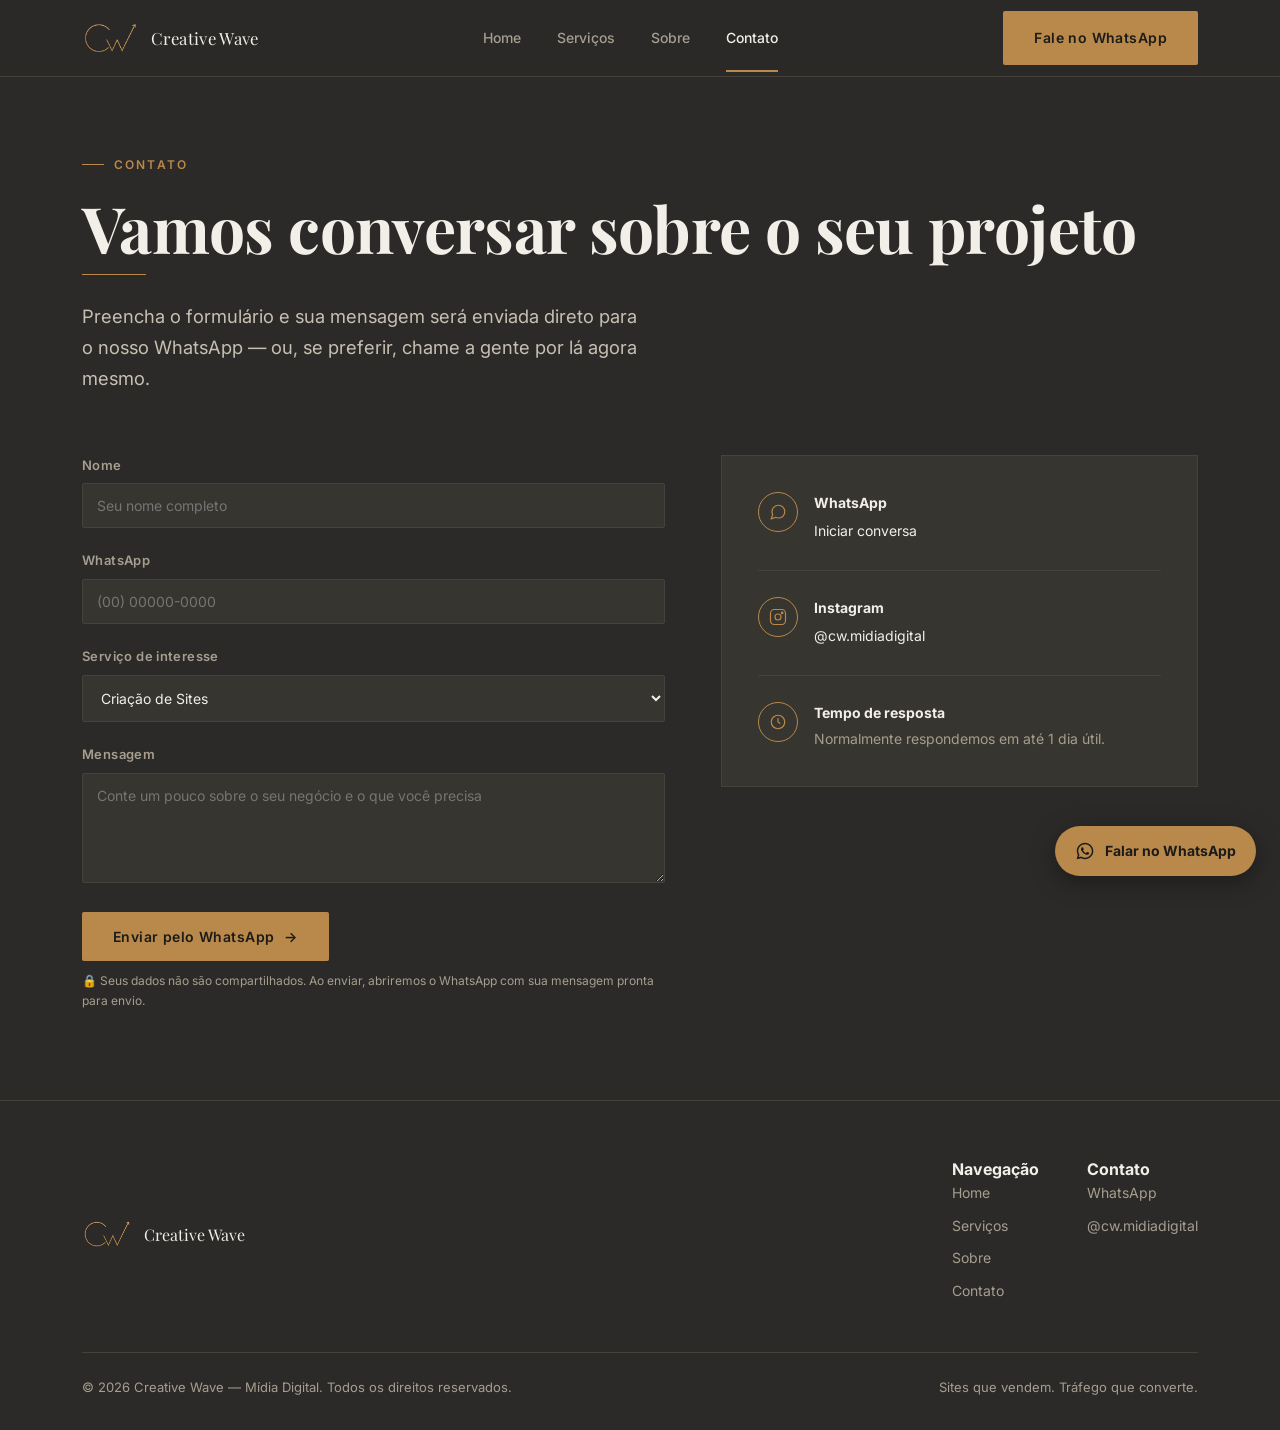
==== contato.html @ b743b79c "Update contato.html" ====
<!DOCTYPE html>
<html lang="pt-BR">
<head>
<meta charset="UTF-8">
<meta name="viewport" content="width=device-width, initial-scale=1.0">
<title>Contato — Creative Wave</title>
<meta name="description" content="Fale com a Creative Wave e comece seu projeto de branding, site ou tráfego pago.">
<link rel="icon" href="assets/favicon.png">
<link rel="preconnect" href="https://fonts.googleapis.com">
<link href="https://fonts.googleapis.com/css2?family=Playfair+Display:wght@600;700&family=Inter:wght@400;500;600;700&display=swap" rel="stylesheet">
<link rel="stylesheet" href="styles.css">
<!-- Meta Pixel Code -->
<script>
!function(f,b,e,v,n,t,s)
{if(f.fbq)return;n=f.fbq=function(){n.callMethod?
n.callMethod.apply(n,arguments):n.queue.push(arguments)};
if(!f._fbq)f._fbq=n;n.push=n;n.loaded=!0;n.version='2.0';
n.queue=[];t=b.createElement(e);t.async=!0;
t.src=v;s=b.getElementsByTagName(e)[0];
s.parentNode.insertBefore(t,s)}(window, document,'script',
'https://connect.facebook.net/en_US/fbevents.js');
fbq('init', '1407680314600232');
fbq('track', 'PageView');
</script>
<noscript><img height="1" width="1" style="display:none"
src="https://www.facebook.com/tr?id=1407680314600232&ev=PageView&noscript=1"
/></noscript>
<!-- End Meta Pixel Code -->
</head>
<body>

<nav class="nav">
  <div class="wrap">
    <a href="index.html" class="nav-logo">
      <img src="assets/logo-transparent.png" alt="Creative Wave">
      <span>Creative Wave</span>
    </a>
    <ul class="nav-links">
      <li><a href="index.html">Home</a></li>
      <li><a href="servicos.html">Serviços</a></li>
      <li><a href="sobre.html">Sobre</a></li>
      <li><a href="contato.html" class="active">Contato</a></li>
    </ul>
    <div class="nav-cta">
      <a href="https://wa.me/message/3SI7TIXU5ECCD1?text=Ol%C3%A1!%20Vim%20pelo%20site%20da%20Creative%20Wave%20e%20quero%20saber%20mais." target="_blank" class="btn btn-primary">
        <span class="btn-label">Fale no WhatsApp</span>
      </a>
      <button class="nav-toggle" aria-label="Abrir menu" aria-expanded="false">☰</button>
    </div>
  </div>
</nav>

<header class="page-header">
  <div class="wrap">
    <div class="eyebrow">Contato</div>
    <h1>Vamos conversar sobre o seu projeto</h1>
    <hr class="divider">
    <p class="lead" style="max-width:560px">Preencha o formulário e sua mensagem será enviada direto para o nosso WhatsApp — ou, se preferir, chame a gente por lá agora mesmo.</p>
  </div>
</header>

<section style="padding-top:20px">
  <div class="wrap">
    <div class="contact-grid">
      <form id="contact-form" novalidate>
        <div class="field">
          <label for="name">Nome</label>
          <input type="text" id="name" name="name" placeholder="Seu nome completo" required>
        </div>
        <div class="field">
          <label for="phone">WhatsApp</label>
          <input type="tel" id="phone" name="phone" placeholder="(00) 00000-0000" required>
        </div>
        <div class="field">
          <label for="service">Serviço de interesse</label>
          <select id="service" name="service">
            <option value="Criação de Sites">Criação de Sites</option>
            <option value="Gestão de Tráfego">Gestão de Tráfego Frio</option>
            <option value="Branding e Identidade Visual">Branding e Identidade Visual</option>
            <option value="Mais de um serviço">Mais de um serviço</option>
            <option value="Ainda não sei">Ainda não sei</option>
          </select>
        </div>
        <div class="field">
          <label for="message">Mensagem</label>
          <textarea id="message" name="message" placeholder="Conte um pouco sobre o seu negócio e o que você precisa" required></textarea>
        </div>
        <button type="submit" class="btn btn-primary">Enviar pelo WhatsApp <span class="btn-arrow">→</span></button>
        <p class="form-note" id="form-status">🔒 Seus dados não são compartilhados. Ao enviar, abriremos o WhatsApp com sua mensagem pronta para envio.</p>
      </form>

      <div class="contact-info-card">
        <div class="info-row">
          <div class="icon" style="border:1px solid var(--gold); border-radius:50%; display:flex; align-items:center; justify-content:center;">
            <svg width="18" height="18" viewBox="0 0 24 24" fill="none" stroke="#B8894A" stroke-width="1.6"><path d="M21 11.5a8.38 8.38 0 01-.9 3.8 8.5 8.5 0 01-7.6 4.7 8.38 8.38 0 01-3.8-.9L3 21l1.9-5.7a8.38 8.38 0 01-.9-3.8 8.5 8.5 0 014.7-7.6 8.38 8.38 0 013.8-.9h.5a8.48 8.48 0 018 8v.5z"/></svg>
          </div>
          <div>
            <h4>WhatsApp</h4>
            <a href="https://wa.me/message/3SI7TIXU5ECCD1?text=Ol%C3%A1!%20Vim%20pelo%20site%20da%20Creative%20Wave%20e%20quero%20saber%20mais." target="_blank">Iniciar conversa</a>
          </div>
        </div>
        <div class="info-row">
          <div class="icon" style="border:1px solid var(--gold); border-radius:50%; display:flex; align-items:center; justify-content:center;">
            <svg width="18" height="18" viewBox="0 0 24 24" fill="none" stroke="#B8894A" stroke-width="1.6"><rect x="2" y="2" width="20" height="20" rx="5"/><circle cx="12" cy="12" r="4"/><circle cx="17.5" cy="6.5" r="1" fill="#B8894A"/></svg>
          </div>
          <div>
            <h4>Instagram</h4>
            <a href="https://instagram.com/cw.midiadigital" target="_blank">@cw.midiadigital</a>
          </div>
        </div>
        <div class="info-row">
          <div class="icon" style="border:1px solid var(--gold); border-radius:50%; display:flex; align-items:center; justify-content:center;">
            <svg width="18" height="18" viewBox="0 0 24 24" fill="none" stroke="#B8894A" stroke-width="1.6"><circle cx="12" cy="12" r="9"/><path d="M12 7v5l3 2"/></svg>
          </div>
          <div>
            <h4>Tempo de resposta</h4>
            <p>Normalmente respondemos em até 1 dia útil.</p>
          </div>
        </div>
      </div>
    </div>
  </div>
</section>

<footer>
  <div class="wrap">
    <div class="footer-top">
      <div class="footer-brand">
        <img src="assets/logo-transparent.png" alt="Creative Wave">
        <span>Creative Wave</span>
      </div>
      <div class="footer-links">
        <div class="footer-col">
          <h4>Navegação</h4>
          <a href="index.html">Home</a>
          <a href="servicos.html">Serviços</a>
          <a href="sobre.html">Sobre</a>
          <a href="contato.html">Contato</a>
        </div>
        <div class="footer-col">
          <h4>Contato</h4>
          <a href="https://wa.me/message/3SI7TIXU5ECCD1?text=Ol%C3%A1!%20Vim%20pelo%20site%20da%20Creative%20Wave%20e%20quero%20saber%20mais." target="_blank">WhatsApp</a>
          <a href="https://instagram.com/cw.midiadigital" target="_blank">@cw.midiadigital</a>
        </div>
      </div>
    </div>
    <div class="footer-bottom">
      <span>© 2026 Creative Wave — Mídia Digital. Todos os direitos reservados.</span>
      <span>Sites que vendem. Tráfego que converte.</span>
    </div>
  </div>
</footer>

<a href="https://wa.me/message/3SI7TIXU5ECCD1?text=Ol%C3%A1!%20Vim%20pelo%20site%20da%20Creative%20Wave%20e%20quero%20saber%20mais." target="_blank" class="wa-float" aria-label="Falar no WhatsApp">
  <svg width="20" height="20" viewBox="0 0 24 24" fill="currentColor"><path d="M12.04 2C6.58 2 2.13 6.45 2.13 11.91c0 1.75.46 3.39 1.26 4.81L2 22l5.42-1.42a9.87 9.87 0 004.62 1.18h.01c5.46 0 9.91-4.45 9.91-9.91C21.96 6.45 17.5 2 12.04 2zm0 18.02h-.01a8.1 8.1 0 01-4.14-1.13l-.3-.18-3.08.81.82-3-.2-.31a8.11 8.11 0 01-1.24-4.3c0-4.49 3.66-8.15 8.16-8.15 4.49 0 8.14 3.66 8.14 8.15 0 4.5-3.65 8.11-8.15 8.11zm4.47-6.1c-.24-.12-1.44-.71-1.67-.79-.22-.08-.38-.12-.55.12-.16.24-.63.79-.77.95-.14.16-.28.18-.52.06-.24-.12-1.01-.37-1.92-1.18-.71-.63-1.19-1.42-1.33-1.66-.14-.24-.01-.37.11-.49.11-.11.24-.28.36-.42.12-.14.16-.24.24-.4.08-.16.04-.3-.02-.42-.06-.12-.55-1.32-.75-1.81-.2-.48-.4-.41-.55-.42-.14-.01-.3-.01-.46-.01-.16 0-.42.06-.64.3-.22.24-.84.82-.84 2s.86 2.32.98 2.48c.12.16 1.7 2.6 4.12 3.64.58.25 1.03.4 1.38.51.58.18 1.11.16 1.53.1.47-.07 1.44-.59 1.64-1.15.2-.57.2-1.05.14-1.15-.06-.1-.22-.16-.46-.28z"/></svg>
  <span>Falar no WhatsApp</span>
</a>

<script src="script.js"></script>
</body>
</html>
---- styles.css ----
/* ===== Creative Wave — Brand Tokens ===== */
:root {
  --charcoal-deep: #1C1B19;
  --charcoal: #2B2A28;
  --charcoal-light: #37352F;
  --gold: #B8894A;
  --gold-light: #D9B475;
  --offwhite: #F2EFE9;
  --gray-text: #A69E8F;
  --gray-border: #45423C;
  --success-bg: #E9F3E9;

  --font-display: "Playfair Display", Georgia, serif;
  --font-body: "Inter", -apple-system, sans-serif;

  --max-width: 1180px;
  --radius: 2px;
}

* { box-sizing: border-box; margin: 0; padding: 0; }

.wave-divider { line-height: 0; margin-top: -1px; }
.wave-divider svg { width: 100%; height: 32px; display: block; }
.wave-divider path { fill: none; stroke: var(--gold); stroke-width: 1.5; opacity: 0.45; }
.wave-divider-flip svg { transform: scaleY(-1); }

.reveal { opacity: 0; transform: translateY(18px); transition: opacity 0.6s ease, transform 0.6s ease; }
.reveal.is-visible { opacity: 1; transform: translateY(0); }
@media (prefers-reduced-motion: reduce) {
  .reveal { opacity: 1; transform: none; }
}

html { scroll-behavior: smooth; }
@media (prefers-reduced-motion: reduce) {
  html { scroll-behavior: auto; }
  * { animation-duration: 0.01ms !important; animation-iteration-count: 1 !important; transition-duration: 0.01ms !important; }
}

body {
  background: var(--charcoal);
  color: var(--offwhite);
  font-family: var(--font-body);
  font-size: 16px;
  line-height: 1.6;
  -webkit-font-smoothing: antialiased;
}

img { max-width: 100%; display: block; }

a { color: inherit; text-decoration: none; }

:focus-visible {
  outline: 2px solid var(--gold-light);
  outline-offset: 3px;
}

.wrap {
  max-width: var(--max-width);
  margin: 0 auto;
  padding: 0 32px;
}

.eyebrow {
  display: inline-flex;
  align-items: center;
  gap: 10px;
  font-family: var(--font-body);
  font-size: 12px;
  letter-spacing: 0.18em;
  text-transform: uppercase;
  color: var(--gold);
  font-weight: 600;
  margin-bottom: 18px;
}
.eyebrow::before {
  content: "";
  width: 22px;
  height: 1px;
  background: var(--gold);
}

h1, h2, h3 {
  font-family: var(--font-display);
  font-weight: 700;
  color: var(--offwhite);
  line-height: 1.12;
}

h1 { font-size: clamp(2.4rem, 5vw, 4.2rem); letter-spacing: -0.01em; }
h2 { font-size: clamp(1.8rem, 3.2vw, 2.6rem); }
h3 { font-size: 1.3rem; }

p { color: var(--gray-text); }
p.lead { font-size: 1.15rem; color: #C7C0B2; line-height: 1.7; }

.gold { color: var(--gold); }

.divider {
  width: 64px;
  height: 1px;
  background: var(--gold);
  border: none;
  margin: 22px 0 26px;
}

/* ===== Buttons ===== */
.btn {
  display: inline-flex;
  align-items: center;
  gap: 10px;
  padding: 15px 30px;
  font-family: var(--font-body);
  font-size: 14px;
  font-weight: 600;
  letter-spacing: 0.03em;
  border-radius: var(--radius);
  border: 1px solid transparent;
  cursor: pointer;
  transition: all 0.2s ease;
  white-space: nowrap;
}
.btn-primary {
  background: var(--gold);
  color: var(--charcoal-deep);
}
.btn-primary:hover { background: var(--gold-light); transform: translateY(-1px); }
.btn-ghost {
  background: transparent;
  color: var(--offwhite);
  border-color: var(--gray-border);
}
.btn-ghost:hover { border-color: var(--gold); color: var(--gold-light); }
.btn-arrow { transition: transform 0.2s ease; }
.btn:hover .btn-arrow { transform: translateX(3px); }

/* ===== Nav ===== */
.nav {
  position: sticky;
  top: 0;
  z-index: 100;
  background: rgba(43, 42, 40, 0.92);
  backdrop-filter: blur(8px);
  border-bottom: 1px solid var(--gray-border);
}
.nav .wrap {
  display: flex;
  align-items: center;
  justify-content: space-between;
  height: 76px;
}
.nav-logo { display: flex; align-items: center; gap: 12px; }
.nav-logo img { height: 34px; width: auto; }
.nav-logo span {
  font-family: var(--font-display);
  font-size: 1.05rem;
  letter-spacing: 0.02em;
  color: var(--offwhite);
}
.nav-links {
  display: flex;
  align-items: center;
  gap: 36px;
  list-style: none;
}
.nav-links a {
  font-size: 14px;
  color: var(--gray-text);
  font-weight: 500;
  transition: color 0.2s ease;
  position: relative;
}
.nav-links a:hover, .nav-links a.active { color: var(--offwhite); }
.nav-links a.active::after {
  content: "";
  position: absolute;
  bottom: -26px;
  left: 0;
  right: 0;
  height: 2px;
  background: var(--gold);
}
.nav-cta { display: flex; align-items: center; gap: 24px; }
.nav-toggle { display: none; background: none; border: none; color: var(--offwhite); font-size: 24px; cursor: pointer; }

@media (max-width: 860px) {
  .nav-links { display: none; }
  .nav-toggle { display: block; }
  .nav-cta .btn span.btn-label { display: none; }
}

/* ===== Hero ===== */
.hero {
  position: relative;
  padding: 100px 0 80px;
  overflow: hidden;
}
.hero .wrap {
  display: grid;
  grid-template-columns: 1.1fr 0.9fr;
  gap: 40px;
  align-items: center;
}
.hero h1 { margin-bottom: 22px; }
.hero p.lead { max-width: 460px; margin-bottom: 34px; }
.hero-ctas { display: flex; gap: 16px; flex-wrap: wrap; }

.hero-graphic { position: relative; height: 380px; }
.growth-line {
  width: 100%;
  height: 100%;
}
.growth-line path {
  fill: none;
  stroke: var(--gold);
  stroke-width: 2.5;
  stroke-linecap: round;
  stroke-linejoin: round;
  stroke-dasharray: 600;
  stroke-dashoffset: 600;
  animation: draw 2.2s ease forwards 0.3s;
}
.growth-line circle {
  fill: var(--charcoal);
  stroke: var(--gold);
  stroke-width: 2;
  opacity: 0;
  animation: fadein 0.5s ease forwards;
}
.growth-line circle:nth-of-type(2) { animation-delay: 1s; }
.growth-line circle:nth-of-type(3) { animation-delay: 1.4s; }
.growth-line circle:nth-of-type(4) { animation-delay: 1.8s; }
.growth-line circle:nth-of-type(5) { animation-delay: 2.1s; }
@keyframes draw { to { stroke-dashoffset: 0; } }
@keyframes fadein { to { opacity: 1; } }

@media (max-width: 860px) {
  .hero .wrap { grid-template-columns: 1fr; }
  .hero-graphic { height: 220px; order: -1; }
}

/* ===== Sections ===== */
section { padding: 90px 0; }
.section-head { max-width: 640px; margin-bottom: 56px; }
.section-alt { background: var(--charcoal-deep); }

/* ===== Cards ===== */
.grid-2 { display: grid; grid-template-columns: 1fr 1fr; gap: 28px; }
.grid-3 { display: grid; grid-template-columns: repeat(3, 1fr); gap: 28px; }
.grid-4 { display: grid; grid-template-columns: repeat(4, 1fr); gap: 24px; }
@media (max-width: 860px) {
  .grid-2, .grid-3, .grid-4 { grid-template-columns: 1fr; }
}

.card {
  background: var(--charcoal-light);
  border: 1px solid var(--gray-border);
  border-radius: var(--radius);
  padding: 36px 32px;
  transition: border-color 0.2s ease, transform 0.2s ease;
}
.card:hover { border-color: var(--gold); transform: translateY(-3px); }
.card .icon {
  width: 48px; height: 48px;
  border: 1px solid var(--gold);
  border-radius: 50%;
  display: flex; align-items: center; justify-content: center;
  margin-bottom: 22px;
  color: var(--gold);
}
.card h3 { margin-bottom: 12px; }
.card p { font-size: 0.95rem; }
.compare-list { list-style: none; padding: 0; margin: 20px 0 0; }
.compare-list li {
  position: relative;
  padding-left: 30px;
  margin-bottom: 16px;
  font-size: 0.95rem;
  color: var(--gray-text);
  line-height: 1.5;
}
.compare-list li:last-child { margin-bottom: 0; }
.compare-list li::before {
  position: absolute; left: 0; top: 0;
  font-weight: 700;
}
.compare-list-neg li::before { content: "✕"; color: var(--gray-text); }
.compare-list-pos li::before { content: "✓"; color: var(--gold); }
.compare-list-pos li { color: var(--offwhite); }
.card a.card-link {
  display: inline-flex; align-items: center; gap: 8px;
  margin-top: 20px; font-size: 13px; font-weight: 600;
  color: var(--gold-light); letter-spacing: 0.02em;
}

/* stat cards */
.stat-card { text-align: left; }
.stat-card .stat-number {
  font-family: var(--font-display);
  font-size: 2.6rem;
  color: var(--gold);
  line-height: 1;
  margin-bottom: 10px;
}

/* numbered steps */
.step {
  display: flex;
  gap: 22px;
  padding: 30px 0;
  border-bottom: 1px solid var(--gray-border);
}
.step:last-child { border-bottom: none; }
.step .step-num {
  font-family: var(--font-display);
  font-size: 1.6rem;
  color: var(--gold);
  min-width: 50px;
}
.step h3 { margin-bottom: 8px; }
.step p { font-size: 0.95rem; max-width: 560px; }

/* value cards (sobre page) */
.value-card { text-align: center; }
.value-card .icon { margin: 0 auto 22px; }

/* CTA banner */
.cta-banner {
  background: linear-gradient(135deg, var(--charcoal-deep), var(--charcoal-light));
  border: 1px solid var(--gray-border);
  border-radius: 4px;
  padding: 64px 48px;
  text-align: center;
}
.cta-banner h2 { margin-bottom: 16px; }
.cta-banner p { max-width: 480px; margin: 0 auto 32px; }
.cta-banner .hero-ctas { justify-content: center; }

/* ===== Footer ===== */
footer {
  border-top: 1px solid var(--gray-border);
  padding: 56px 0 32px;
}
.footer-top {
  display: flex;
  justify-content: space-between;
  gap: 40px;
  margin-bottom: 40px;
  flex-wrap: wrap;
}
.footer-brand { display: flex; align-items: center; gap: 12px; }
.footer-brand img { height: 30px; width: auto; }
.footer-brand span { font-family: var(--font-display); font-size: 1rem; }
.footer-links { display: flex; gap: 48px; flex-wrap: wrap; }
.footer-col h3 {
  font-family: var(--font-body);
  font-size: 12px; letter-spacing: 0.12em; text-transform: uppercase;
  color: var(--gold); margin-bottom: 16px; font-weight: 600;
}
.footer-col a, .footer-col p {
  display: block; font-size: 14px; color: var(--gray-text);
  margin-bottom: 10px;
}
.footer-col a:hover { color: var(--offwhite); }
.footer-bottom {
  padding-top: 24px; border-top: 1px solid var(--gray-border);
  font-size: 13px; color: var(--gray-text);
  display: flex; justify-content: space-between; flex-wrap: wrap; gap: 12px;
}

/* ===== Page header (inner pages) ===== */
.page-header { padding: 70px 0 40px; }
.page-header .divider { margin-top: 10px; }

/* ===== Contact page ===== */
.contact-grid {
  display: grid;
  grid-template-columns: 1.1fr 0.9fr;
  gap: 56px;
}
@media (max-width: 860px) { .contact-grid { grid-template-columns: 1fr; } }

.field { margin-bottom: 22px; }
.field label {
  display: block; font-size: 13px; font-weight: 600;
  letter-spacing: 0.03em; color: var(--gray-text); margin-bottom: 8px;
}
.field input, .field select, .field textarea {
  width: 100%;
  background: var(--charcoal-light);
  border: 1px solid var(--gray-border);
  color: var(--offwhite);
  padding: 13px 14px;
  font-family: var(--font-body);
  font-size: 14px;
  border-radius: var(--radius);
  transition: border-color 0.2s ease;
}
.field input:focus, .field select:focus, .field textarea:focus {
  border-color: var(--gold);
  outline: none;
}
.field textarea { resize: vertical; min-height: 110px; }

.contact-info-card {
  background: var(--charcoal-light);
  border: 1px solid var(--gray-border);
  padding: 36px;
  height: fit-content;
}
.contact-info-card .info-row {
  display: flex; gap: 16px; margin-bottom: 26px;
  padding-bottom: 26px; border-bottom: 1px solid var(--gray-border);
}
.contact-info-card .info-row:last-child { border-bottom: none; margin-bottom: 0; padding-bottom: 0; }
.contact-info-card .info-row .icon { width: 40px; height: 40px; flex-shrink: 0; }
.contact-info-card .info-row h4 { font-size: 14px; color: var(--offwhite); margin-bottom: 4px; }
.contact-info-card .info-row p, .contact-info-card .info-row a { font-size: 14px; margin: 0; }

.form-note {
  font-size: 12px; color: var(--gray-text); margin-top: 10px;
}

/* ===== Floating WhatsApp Button ===== */
.wa-float {
  position: fixed;
  bottom: 24px;
  right: 24px;
  z-index: 200;
  display: flex;
  align-items: center;
  gap: 10px;
  background: var(--gold);
  color: var(--charcoal-deep);
  padding: 14px 20px;
  border-radius: 50px;
  box-shadow: 0 6px 24px rgba(0,0,0,0.35);
  font-size: 14px;
  font-weight: 700;
  transition: transform 0.2s ease, background 0.2s ease;
}
.wa-float:hover { background: var(--gold-light); transform: translateY(-2px); }
.wa-float svg { flex-shrink: 0; }
.wa-float .wa-dot {
  position: absolute;
  top: -3px; right: -3px;
  width: 12px; height: 12px;
  background: #6FBF73;
  border: 2px solid var(--charcoal);
  border-radius: 50%;
  animation: pulse-dot 1.8s ease infinite;
}
@keyframes pulse-dot {
  0%, 100% { transform: scale(1); opacity: 1; }
  50% { transform: scale(1.25); opacity: 0.7; }
}
@media (max-width: 600px) {
  .wa-float span { display: none; }
  .wa-float { padding: 15px; }
}

/* ===== Trust bar ===== */
.trust-bar {
  display: flex;
  flex-wrap: wrap;
  gap: 28px;
  margin-top: 34px;
  padding-top: 28px;
  border-top: 1px solid var(--gray-border);
}
.trust-item {
  display: flex;
  align-items: center;
  gap: 10px;
  font-size: 13.5px;
  color: var(--gray-text);
}
.trust-item svg { flex-shrink: 0; color: var(--gold); }

/* ===== Testimonials ===== */
.placeholder-flag {
  display: inline-flex;
  align-items: center;
  gap: 8px;
  font-size: 11px;
  letter-spacing: 0.06em;
  text-transform: uppercase;
  color: var(--gold-light);
  background: rgba(184, 137, 74, 0.12);
  border: 1px solid rgba(184, 137, 74, 0.35);
  padding: 6px 12px;
  border-radius: 30px;
  margin-bottom: 20px;
}
.testimonial-card { display: flex; flex-direction: column; }
.testimonial-stars { color: var(--gold); font-size: 14px; margin-bottom: 16px; letter-spacing: 2px; }
.testimonial-quote { color: #C7C0B2; font-size: 0.95rem; font-style: italic; flex-grow: 1; margin-bottom: 22px; }
.testimonial-author { display: flex; align-items: center; gap: 12px; padding-top: 18px; border-top: 1px solid var(--gray-border); }
.testimonial-avatar {
  width: 38px; height: 38px; border-radius: 50%;
  background: var(--charcoal-deep); border: 1px solid var(--gold);
  display: flex; align-items: center; justify-content: center;
  font-family: var(--font-display); font-size: 14px; color: var(--gold);
}
.testimonial-author h3 { font-family: var(--font-body); font-size: 13.5px; color: var(--offwhite); margin-bottom: 2px; }
.testimonial-author p { font-size: 12px; margin: 0; }

/* ===== FAQ ===== */
.faq-item {
  border-bottom: 1px solid var(--gray-border);
}
.faq-item summary {
  cursor: pointer;
  padding: 24px 0;
  font-family: var(--font-body);
  font-weight: 600;
  font-size: 1rem;
  color: var(--offwhite);
  display: flex;
  justify-content: space-between;
  align-items: center;
  list-style: none;
}
.faq-item summary::-webkit-details-marker { display: none; }
.faq-item summary::after {
  content: "+";
  font-family: var(--font-display);
  font-size: 1.4rem;
  color: var(--gold);
  transition: transform 0.25s ease;
  flex-shrink: 0;
  margin-left: 20px;
}
.faq-item[open] summary::after { transform: rotate(45deg); }
.faq-item p { padding-bottom: 24px; max-width: 680px; font-size: 0.95rem; }

/* ===== Scarcity strip ===== */
.scarcity-strip {
  display: flex;
  align-items: center;
  gap: 12px;
  background: rgba(184, 137, 74, 0.08);
  border: 1px solid rgba(184, 137, 74, 0.3);
  padding: 16px 22px;
  border-radius: var(--radius);
  font-size: 13.5px;
  color: var(--gold-light);
  margin-top: 28px;
}
.scarcity-strip svg { flex-shrink: 0; color: var(--gold); }
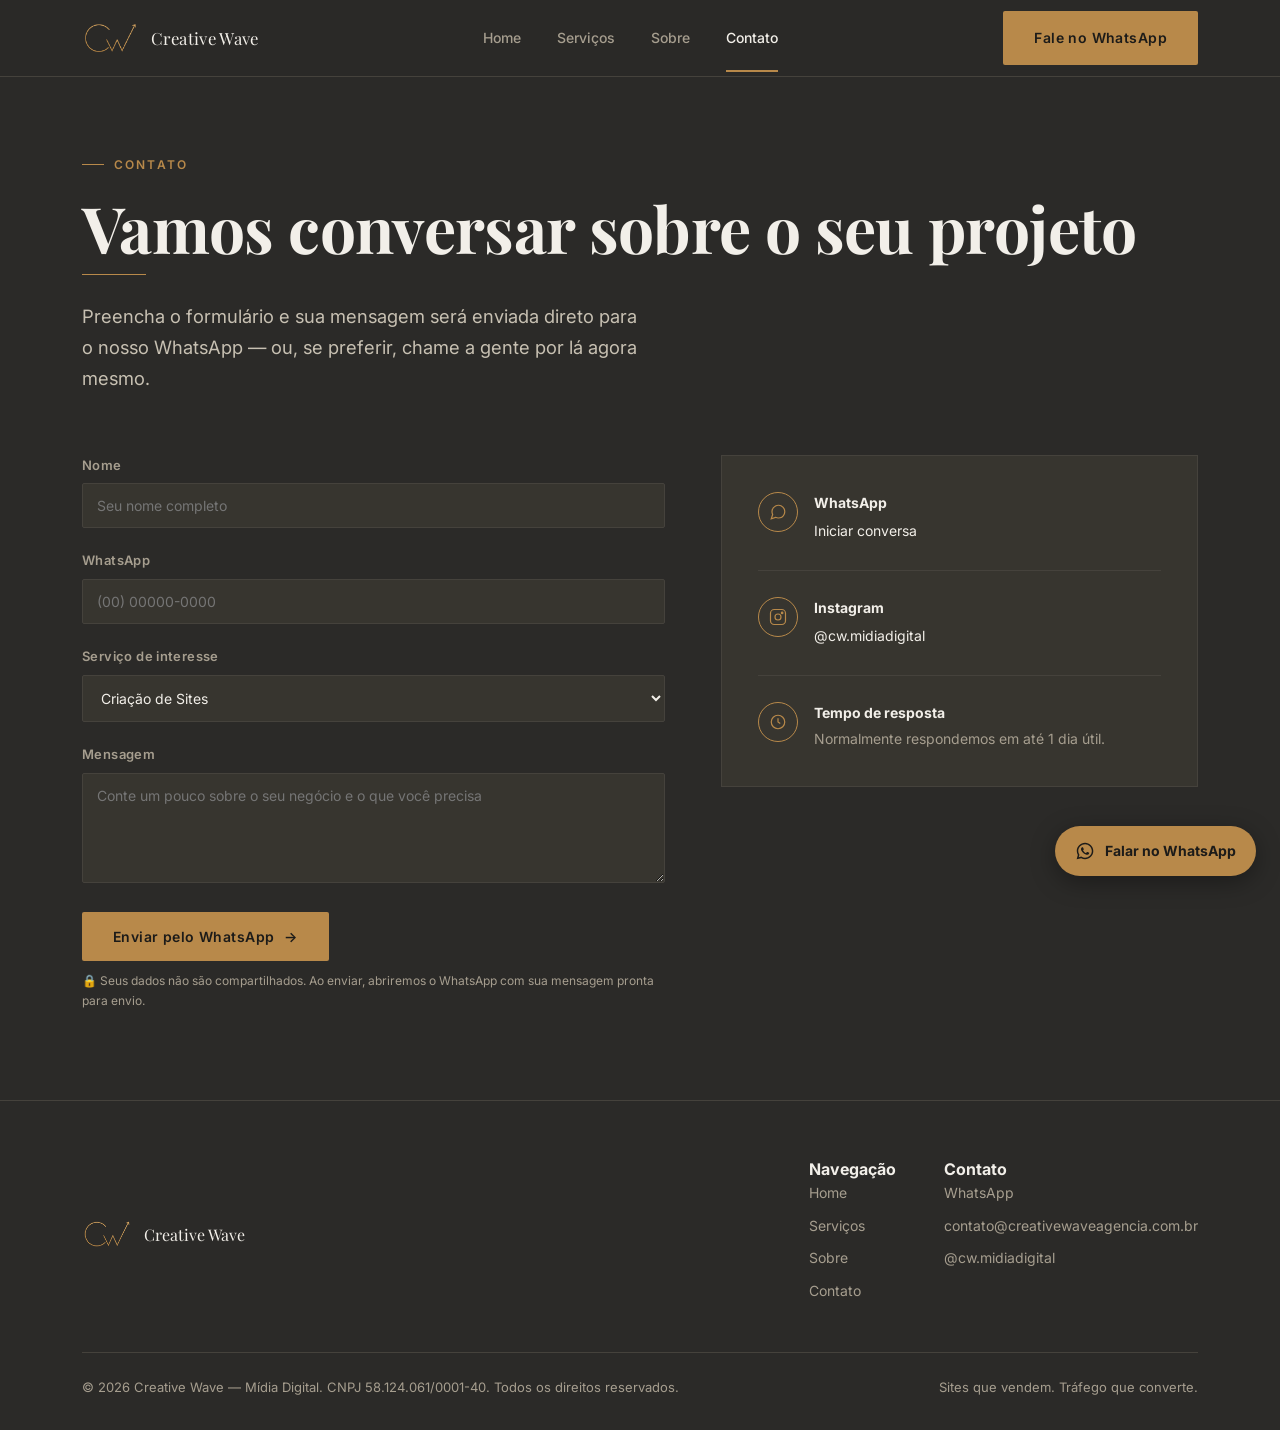
==== commit 79e62578: "Update contato.html" ====
--- a/contato.html
+++ b/contato.html
@@ -42,7 +42,7 @@
       <li><a href="contato.html" class="active">Contato</a></li>
     </ul>
     <div class="nav-cta">
-      <a href="https://wa.me/message/3SI7TIXU5ECCD1?text=Ol%C3%A1!%20Vim%20pelo%20site%20da%20Creative%20Wave%20e%20quero%20saber%20mais." target="_blank" class="btn btn-primary">
+      <a href="https://wa.me/5547988211597?text=Ol%C3%A1!%20Vim%20pelo%20site%20da%20Creative%20Wave%20e%20quero%20saber%20mais." target="_blank" class="btn btn-primary">
         <span class="btn-label">Fale no WhatsApp</span>
       </a>
       <button class="nav-toggle" aria-label="Abrir menu" aria-expanded="false">☰</button>
@@ -75,8 +75,11 @@
           <label for="service">Serviço de interesse</label>
           <select id="service" name="service">
             <option value="Criação de Sites">Criação de Sites</option>
-            <option value="Gestão de Tráfego">Gestão de Tráfego Frio</option>
+            <option value="Gestão de Tráfego">Gestão de Tráfego Pago</option>
             <option value="Branding e Identidade Visual">Branding e Identidade Visual</option>
+            <option value="Google Meu Negócio">Google Meu Negócio</option>
+            <option value="E-mail Profissional">E-mail Profissional</option>
+            <option value="Funil de Vendas Completo">Funil de Vendas Completo</option>
             <option value="Mais de um serviço">Mais de um serviço</option>
             <option value="Ainda não sei">Ainda não sei</option>
           </select>
@@ -96,7 +99,7 @@
           </div>
           <div>
             <h4>WhatsApp</h4>
-            <a href="https://wa.me/message/3SI7TIXU5ECCD1?text=Ol%C3%A1!%20Vim%20pelo%20site%20da%20Creative%20Wave%20e%20quero%20saber%20mais." target="_blank">Iniciar conversa</a>
+            <a href="https://wa.me/5547988211597?text=Ol%C3%A1!%20Vim%20pelo%20site%20da%20Creative%20Wave%20e%20quero%20saber%20mais." target="_blank">Iniciar conversa</a>
           </div>
         </div>
         <div class="info-row">
@@ -139,19 +142,20 @@
         </div>
         <div class="footer-col">
           <h4>Contato</h4>
-          <a href="https://wa.me/message/3SI7TIXU5ECCD1?text=Ol%C3%A1!%20Vim%20pelo%20site%20da%20Creative%20Wave%20e%20quero%20saber%20mais." target="_blank">WhatsApp</a>
+          <a href="https://wa.me/5547988211597?text=Ol%C3%A1!%20Vim%20pelo%20site%20da%20Creative%20Wave%20e%20quero%20saber%20mais." target="_blank">WhatsApp</a>
+          <a href="mailto:contato@creativewaveagencia.com.br">contato@creativewaveagencia.com.br</a>
           <a href="https://instagram.com/cw.midiadigital" target="_blank">@cw.midiadigital</a>
         </div>
       </div>
     </div>
     <div class="footer-bottom">
-      <span>© 2026 Creative Wave — Mídia Digital. Todos os direitos reservados.</span>
+      <span>© 2026 Creative Wave — Mídia Digital. CNPJ 58.124.061/0001-40. Todos os direitos reservados.</span>
       <span>Sites que vendem. Tráfego que converte.</span>
     </div>
   </div>
 </footer>
 
-<a href="https://wa.me/message/3SI7TIXU5ECCD1?text=Ol%C3%A1!%20Vim%20pelo%20site%20da%20Creative%20Wave%20e%20quero%20saber%20mais." target="_blank" class="wa-float" aria-label="Falar no WhatsApp">
+<a href="https://wa.me/5547988211597?text=Ol%C3%A1!%20Vim%20pelo%20site%20da%20Creative%20Wave%20e%20quero%20saber%20mais." target="_blank" class="wa-float" aria-label="Falar no WhatsApp">
   <svg width="20" height="20" viewBox="0 0 24 24" fill="currentColor"><path d="M12.04 2C6.58 2 2.13 6.45 2.13 11.91c0 1.75.46 3.39 1.26 4.81L2 22l5.42-1.42a9.87 9.87 0 004.62 1.18h.01c5.46 0 9.91-4.45 9.91-9.91C21.96 6.45 17.5 2 12.04 2zm0 18.02h-.01a8.1 8.1 0 01-4.14-1.13l-.3-.18-3.08.81.82-3-.2-.31a8.11 8.11 0 01-1.24-4.3c0-4.49 3.66-8.15 8.16-8.15 4.49 0 8.14 3.66 8.14 8.15 0 4.5-3.65 8.11-8.15 8.11zm4.47-6.1c-.24-.12-1.44-.71-1.67-.79-.22-.08-.38-.12-.55.12-.16.24-.63.79-.77.95-.14.16-.28.18-.52.06-.24-.12-1.01-.37-1.92-1.18-.71-.63-1.19-1.42-1.33-1.66-.14-.24-.01-.37.11-.49.11-.11.24-.28.36-.42.12-.14.16-.24.24-.4.08-.16.04-.3-.02-.42-.06-.12-.55-1.32-.75-1.81-.2-.48-.4-.41-.55-.42-.14-.01-.3-.01-.46-.01-.16 0-.42.06-.64.3-.22.24-.84.82-.84 2s.86 2.32.98 2.48c.12.16 1.7 2.6 4.12 3.64.58.25 1.03.4 1.38.51.58.18 1.11.16 1.53.1.47-.07 1.44-.59 1.64-1.15.2-.57.2-1.05.14-1.15-.06-.1-.22-.16-.46-.28z"/></svg>
   <span>Falar no WhatsApp</span>
 </a>
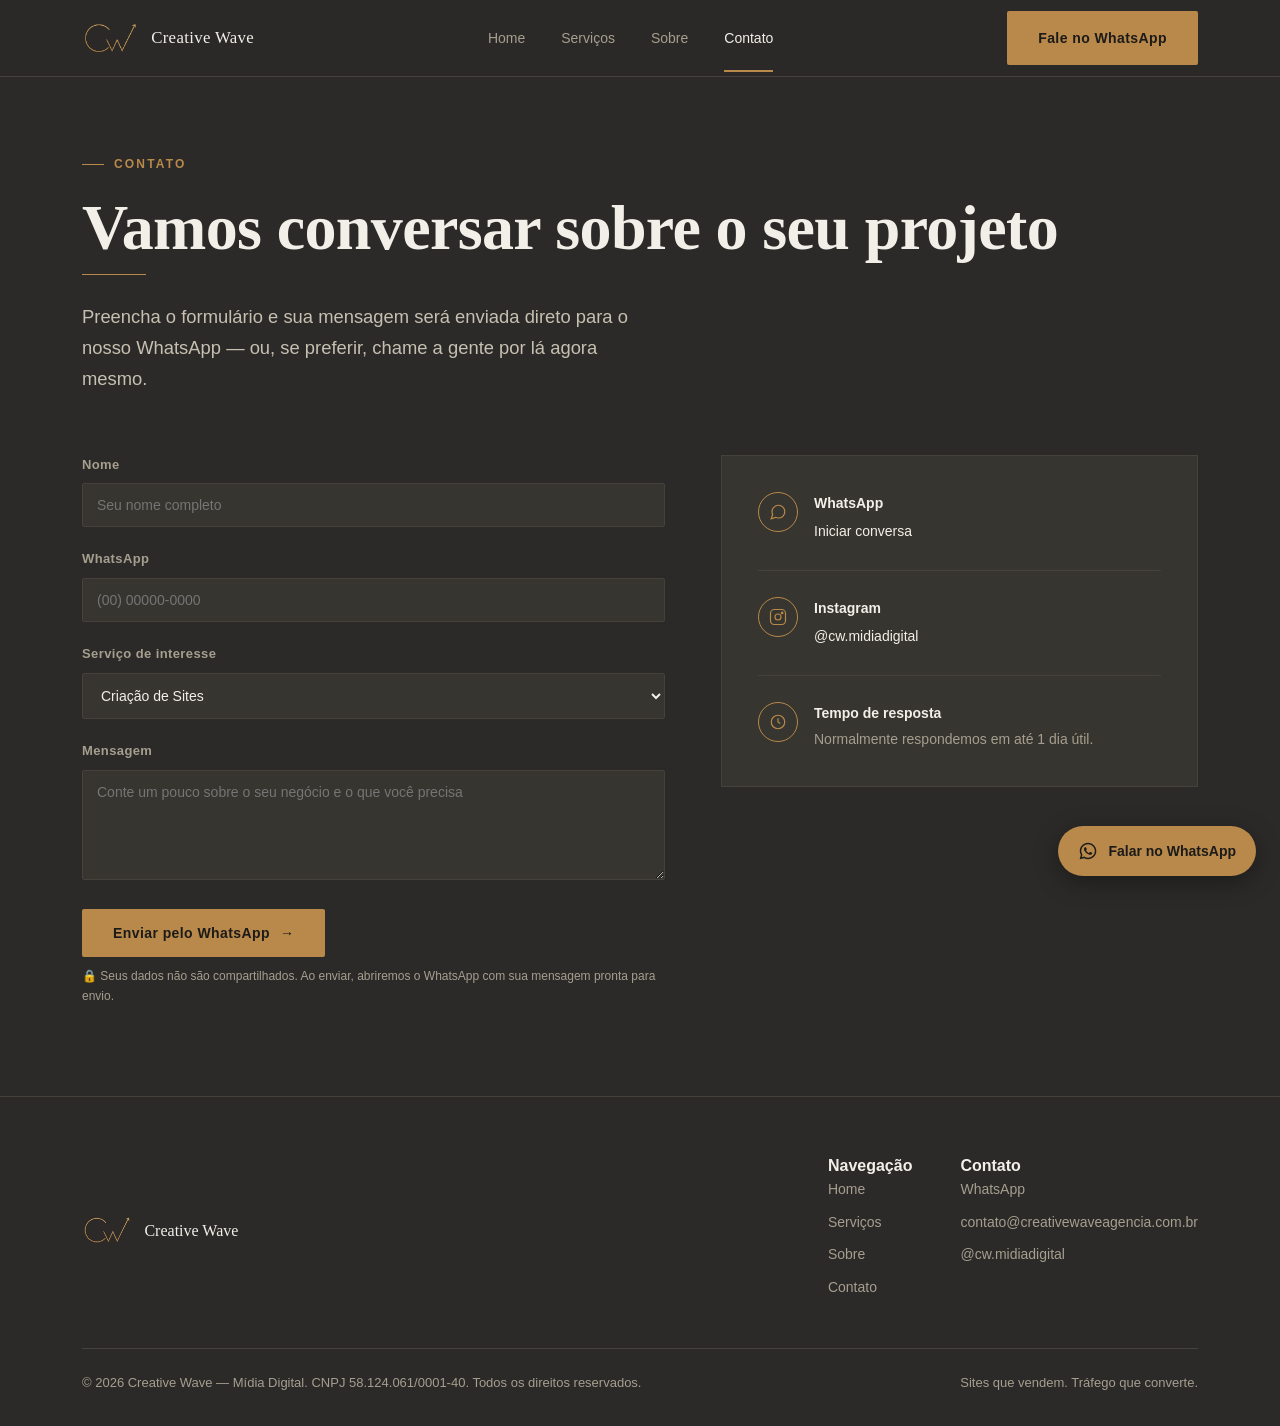
==== commit 281e7940: "Reforça segurança do site contra XSS e tabnabbing - Adiciona Content-Security-Policy em todas as pág" ====
--- a/contato.html
+++ b/contato.html
@@ -3,12 +3,44 @@
 <head>
 <meta charset="UTF-8">
 <meta name="viewport" content="width=device-width, initial-scale=1.0">
-<title>Contato — Creative Wave</title>
-<meta name="description" content="Fale com a Creative Wave e comece seu projeto de branding, site ou tráfego pago.">
+<meta http-equiv="Content-Security-Policy" content="default-src 'self'; script-src 'self' 'unsafe-inline' https://connect.facebook.net; style-src 'self' 'unsafe-inline' https://fonts.googleapis.com; font-src 'self' https://fonts.gstatic.com; img-src 'self' https://www.facebook.com data:; connect-src 'self' https://www.facebook.com https://connect.facebook.net; object-src 'none'; base-uri 'self'; form-action 'self';">
+<title>Contato — Creative Wave | Marketing Digital em Itajaí/SC</title>
+<meta name="description" content="Fale com a Creative Wave, agência de marketing digital em Itajaí/SC, e comece seu projeto de branding, site ou tráfego pago.">
+<link rel="canonical" href="https://www.creativewaveagencia.com.br/contato.html">
+<meta property="og:type" content="website">
+<meta property="og:url" content="https://www.creativewaveagencia.com.br/contato.html">
+<meta property="og:title" content="Contato — Creative Wave | Marketing Digital em Itajaí/SC">
+<meta property="og:description" content="Fale com a Creative Wave e comece seu projeto de branding, site ou tráfego pago.">
+<meta property="og:image" content="https://www.creativewaveagencia.com.br/assets/logo-transparent.png">
+<meta property="og:locale" content="pt_BR">
+<meta name="twitter:card" content="summary_large_image">
+<meta name="twitter:title" content="Contato — Creative Wave | Marketing Digital em Itajaí/SC">
+<meta name="twitter:description" content="Fale com a Creative Wave e comece seu projeto de branding, site ou tráfego pago.">
+<meta name="twitter:image" content="https://www.creativewaveagencia.com.br/assets/logo-transparent.png">
 <link rel="icon" href="assets/favicon.png">
 <link rel="preconnect" href="https://fonts.googleapis.com">
+<link rel="preconnect" href="https://fonts.gstatic.com" crossorigin>
 <link href="https://fonts.googleapis.com/css2?family=Playfair+Display:wght@600;700&family=Inter:wght@400;500;600;700&display=swap" rel="stylesheet">
 <link rel="stylesheet" href="styles.css">
+<script type="application/ld+json">
+{
+  "@context": "https://schema.org",
+  "@type": "ProfessionalService",
+  "name": "Creative Wave Mídia Digital",
+  "image": "https://www.creativewaveagencia.com.br/assets/logo-transparent.png",
+  "url": "https://www.creativewaveagencia.com.br/",
+  "telephone": "+5547988211597",
+  "email": "contato@creativewaveagencia.com.br",
+  "address": {
+    "@type": "PostalAddress",
+    "addressLocality": "Itajaí",
+    "addressRegion": "SC",
+    "addressCountry": "BR"
+  },
+  "areaServed": ["Itajaí", "Navegantes", "Balneário Camboriú", "Camboriú"],
+  "sameAs": ["https://instagram.com/cw.midiadigital"]
+}
+</script>
 <!-- Meta Pixel Code -->
 <script>
 !function(f,b,e,v,n,t,s)
@@ -32,7 +64,7 @@
 <nav class="nav">
   <div class="wrap">
     <a href="index.html" class="nav-logo">
-      <img src="assets/logo-transparent.png" alt="Creative Wave">
+      <img src="assets/logo-transparent.png" alt="Creative Wave" width="57" height="34">
       <span>Creative Wave</span>
     </a>
     <ul class="nav-links">
@@ -42,7 +74,7 @@
       <li><a href="contato.html" class="active">Contato</a></li>
     </ul>
     <div class="nav-cta">
-      <a href="https://wa.me/5547988211597?text=Ol%C3%A1!%20Vim%20pelo%20site%20da%20Creative%20Wave%20e%20quero%20saber%20mais." target="_blank" class="btn btn-primary">
+      <a href="https://wa.me/5547988211597?text=Ol%C3%A1!%20Vim%20pelo%20site%20da%20Creative%20Wave%20e%20quero%20saber%20mais." target="_blank" rel="noopener noreferrer" class="btn btn-primary">
         <span class="btn-label">Fale no WhatsApp</span>
       </a>
       <button class="nav-toggle" aria-label="Abrir menu" aria-expanded="false">☰</button>
@@ -99,7 +131,7 @@
           </div>
           <div>
             <h4>WhatsApp</h4>
-            <a href="https://wa.me/5547988211597?text=Ol%C3%A1!%20Vim%20pelo%20site%20da%20Creative%20Wave%20e%20quero%20saber%20mais." target="_blank">Iniciar conversa</a>
+            <a href="https://wa.me/5547988211597?text=Ol%C3%A1!%20Vim%20pelo%20site%20da%20Creative%20Wave%20e%20quero%20saber%20mais." target="_blank" rel="noopener noreferrer">Iniciar conversa</a>
           </div>
         </div>
         <div class="info-row">
@@ -108,7 +140,7 @@
           </div>
           <div>
             <h4>Instagram</h4>
-            <a href="https://instagram.com/cw.midiadigital" target="_blank">@cw.midiadigital</a>
+            <a href="https://instagram.com/cw.midiadigital" target="_blank" rel="noopener noreferrer">@cw.midiadigital</a>
           </div>
         </div>
         <div class="info-row">
@@ -129,7 +161,7 @@
   <div class="wrap">
     <div class="footer-top">
       <div class="footer-brand">
-        <img src="assets/logo-transparent.png" alt="Creative Wave">
+        <img src="assets/logo-transparent.png" alt="Creative Wave" width="50" height="30">
         <span>Creative Wave</span>
       </div>
       <div class="footer-links">
@@ -142,9 +174,9 @@
         </div>
         <div class="footer-col">
           <h4>Contato</h4>
-          <a href="https://wa.me/5547988211597?text=Ol%C3%A1!%20Vim%20pelo%20site%20da%20Creative%20Wave%20e%20quero%20saber%20mais." target="_blank">WhatsApp</a>
+          <a href="https://wa.me/5547988211597?text=Ol%C3%A1!%20Vim%20pelo%20site%20da%20Creative%20Wave%20e%20quero%20saber%20mais." target="_blank" rel="noopener noreferrer">WhatsApp</a>
           <a href="mailto:contato@creativewaveagencia.com.br">contato@creativewaveagencia.com.br</a>
-          <a href="https://instagram.com/cw.midiadigital" target="_blank">@cw.midiadigital</a>
+          <a href="https://instagram.com/cw.midiadigital" target="_blank" rel="noopener noreferrer">@cw.midiadigital</a>
         </div>
       </div>
     </div>
@@ -155,7 +187,7 @@
   </div>
 </footer>
 
-<a href="https://wa.me/5547988211597?text=Ol%C3%A1!%20Vim%20pelo%20site%20da%20Creative%20Wave%20e%20quero%20saber%20mais." target="_blank" class="wa-float" aria-label="Falar no WhatsApp">
+<a href="https://wa.me/5547988211597?text=Ol%C3%A1!%20Vim%20pelo%20site%20da%20Creative%20Wave%20e%20quero%20saber%20mais." target="_blank" rel="noopener noreferrer" class="wa-float" aria-label="Falar no WhatsApp">
   <svg width="20" height="20" viewBox="0 0 24 24" fill="currentColor"><path d="M12.04 2C6.58 2 2.13 6.45 2.13 11.91c0 1.75.46 3.39 1.26 4.81L2 22l5.42-1.42a9.87 9.87 0 004.62 1.18h.01c5.46 0 9.91-4.45 9.91-9.91C21.96 6.45 17.5 2 12.04 2zm0 18.02h-.01a8.1 8.1 0 01-4.14-1.13l-.3-.18-3.08.81.82-3-.2-.31a8.11 8.11 0 01-1.24-4.3c0-4.49 3.66-8.15 8.16-8.15 4.49 0 8.14 3.66 8.14 8.15 0 4.5-3.65 8.11-8.15 8.11zm4.47-6.1c-.24-.12-1.44-.71-1.67-.79-.22-.08-.38-.12-.55.12-.16.24-.63.79-.77.95-.14.16-.28.18-.52.06-.24-.12-1.01-.37-1.92-1.18-.71-.63-1.19-1.42-1.33-1.66-.14-.24-.01-.37.11-.49.11-.11.24-.28.36-.42.12-.14.16-.24.24-.4.08-.16.04-.3-.02-.42-.06-.12-.55-1.32-.75-1.81-.2-.48-.4-.41-.55-.42-.14-.01-.3-.01-.46-.01-.16 0-.42.06-.64.3-.22.24-.84.82-.84 2s.86 2.32.98 2.48c.12.16 1.7 2.6 4.12 3.64.58.25 1.03.4 1.38.51.58.18 1.11.16 1.53.1.47-.07 1.44-.59 1.64-1.15.2-.57.2-1.05.14-1.15-.06-.1-.22-.16-.46-.28z"/></svg>
   <span>Falar no WhatsApp</span>
 </a>
--- a/styles.css
+++ b/styles.css
@@ -185,7 +185,7 @@
 @media (max-width: 860px) {
   .nav-links { display: none; }
   .nav-toggle { display: block; }
-  .nav-cta .btn span.btn-label { display: none; }
+  .nav-cta .btn { display: none; }
 }
 
 /* ===== Hero ===== */
@@ -462,17 +462,20 @@
 .trust-bar {
   display: flex;
   flex-wrap: wrap;
-  gap: 28px;
-  margin-top: 34px;
-  padding-top: 28px;
-  border-top: 1px solid var(--gray-border);
+  gap: 12px;
+  margin: 0 0 28px;
 }
 .trust-item {
   display: flex;
   align-items: center;
-  gap: 10px;
-  font-size: 13.5px;
-  color: var(--gray-text);
+  gap: 8px;
+  font-size: 13px;
+  font-weight: 500;
+  color: var(--gold-light);
+  background: rgba(184, 137, 74, 0.08);
+  border: 1px solid rgba(184, 137, 74, 0.3);
+  border-radius: var(--radius);
+  padding: 8px 14px;
 }
 .trust-item svg { flex-shrink: 0; color: var(--gold); }
 
@@ -547,3 +550,63 @@
   margin-top: 28px;
 }
 .scarcity-strip svg { flex-shrink: 0; color: var(--gold); }
+
+/* ===== Link-in-bio page (links.html) ===== */
+.links-page {
+  min-height: 100vh;
+  display: flex;
+  align-items: center;
+  justify-content: center;
+  padding: 48px 20px;
+}
+.links-wrap {
+  width: 100%;
+  max-width: 420px;
+  text-align: center;
+}
+.links-avatar {
+  border-radius: 50%;
+  border: 2px solid var(--gold);
+  object-fit: cover;
+  margin: 0 auto 20px;
+  display: block;
+}
+.links-name {
+  font-family: var(--font-display);
+  font-weight: 700;
+  font-size: 1.8rem;
+  color: var(--offwhite);
+  margin-bottom: 8px;
+}
+.links-tagline {
+  color: var(--gray-text);
+  font-size: 0.95rem;
+  margin-bottom: 36px;
+}
+.links-list {
+  display: flex;
+  flex-direction: column;
+  gap: 14px;
+}
+.links-btn {
+  display: flex;
+  align-items: center;
+  justify-content: center;
+  gap: 12px;
+  padding: 16px 20px;
+  background: var(--charcoal-light);
+  border: 1px solid var(--gray-border);
+  border-radius: var(--radius);
+  color: var(--offwhite);
+  font-size: 15px;
+  font-weight: 600;
+  transition: border-color 0.2s ease, transform 0.2s ease, background 0.2s ease;
+}
+.links-btn svg { color: var(--gold); flex-shrink: 0; }
+.links-btn:hover { border-color: var(--gold); background: var(--charcoal-deep); transform: translateY(-2px); }
+.links-btn:focus-visible { outline: 2px solid var(--gold-light); outline-offset: 3px; }
+.links-footer {
+  margin-top: 40px;
+  font-size: 12px;
+  color: var(--gray-text);
+}
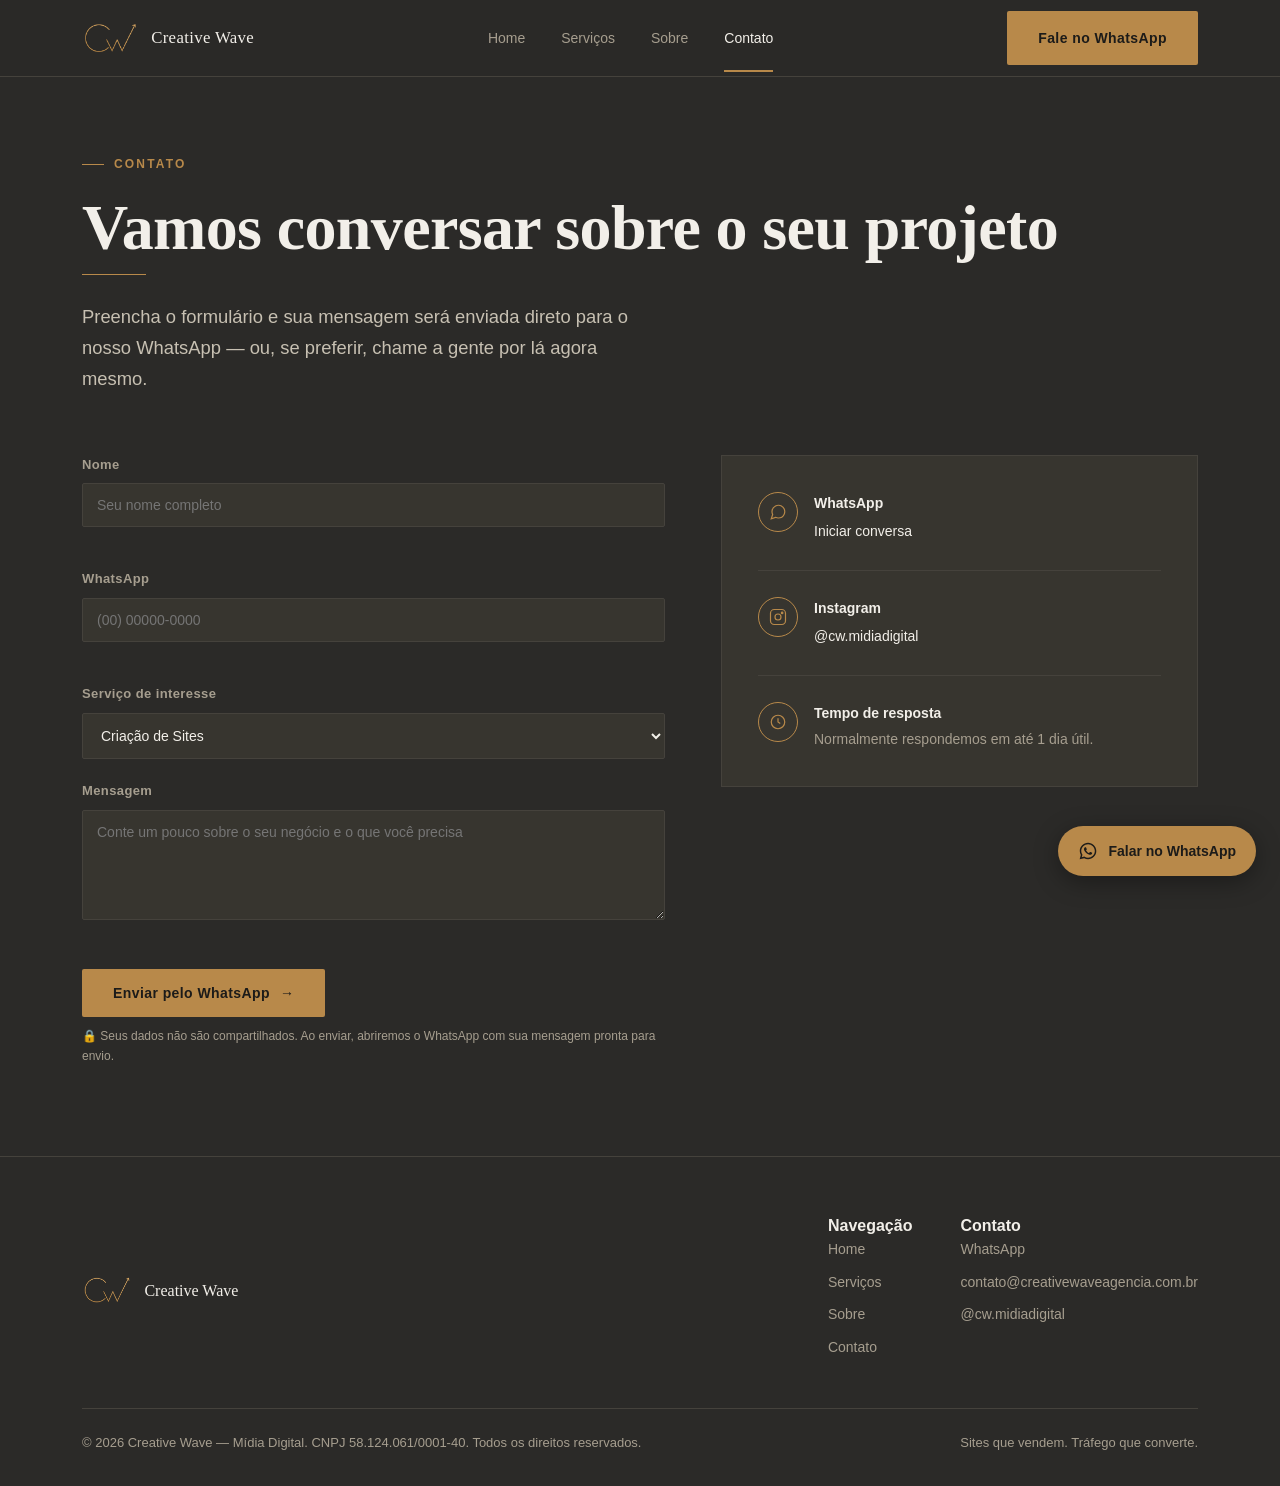
==== commit 5cbbb2fb: "Aplica correções da auditoria de UI/acessibilidade - Adiciona aria-hidden="true" em todos os SVGs de" ====
--- a/contato.html
+++ b/contato.html
@@ -17,6 +17,7 @@
 <meta name="twitter:title" content="Contato — Creative Wave | Marketing Digital em Itajaí/SC">
 <meta name="twitter:description" content="Fale com a Creative Wave e comece seu projeto de branding, site ou tráfego pago.">
 <meta name="twitter:image" content="https://www.creativewaveagencia.com.br/assets/logo-transparent.png">
+<meta name="theme-color" content="#2B2A28">
 <link rel="icon" href="assets/favicon.png">
 <link rel="preconnect" href="https://fonts.googleapis.com">
 <link rel="preconnect" href="https://fonts.gstatic.com" crossorigin>
@@ -97,11 +98,13 @@
       <form id="contact-form" novalidate>
         <div class="field">
           <label for="name">Nome</label>
-          <input type="text" id="name" name="name" placeholder="Seu nome completo" required>
+          <input type="text" id="name" name="name" placeholder="Seu nome completo" required autocomplete="name" aria-describedby="name-error">
+          <p class="field-error" id="name-error" aria-live="polite"></p>
         </div>
         <div class="field">
           <label for="phone">WhatsApp</label>
-          <input type="tel" id="phone" name="phone" placeholder="(00) 00000-0000" required>
+          <input type="tel" id="phone" name="phone" placeholder="(00) 00000-0000" required autocomplete="tel" inputmode="tel" aria-describedby="phone-error">
+          <p class="field-error" id="phone-error" aria-live="polite"></p>
         </div>
         <div class="field">
           <label for="service">Serviço de interesse</label>
@@ -118,16 +121,17 @@
         </div>
         <div class="field">
           <label for="message">Mensagem</label>
-          <textarea id="message" name="message" placeholder="Conte um pouco sobre o seu negócio e o que você precisa" required></textarea>
+          <textarea id="message" name="message" placeholder="Conte um pouco sobre o seu negócio e o que você precisa" required aria-describedby="message-error"></textarea>
+          <p class="field-error" id="message-error" aria-live="polite"></p>
         </div>
         <button type="submit" class="btn btn-primary">Enviar pelo WhatsApp <span class="btn-arrow">→</span></button>
-        <p class="form-note" id="form-status">🔒 Seus dados não são compartilhados. Ao enviar, abriremos o WhatsApp com sua mensagem pronta para envio.</p>
+        <p class="form-note" id="form-status" aria-live="polite">🔒 Seus dados não são compartilhados. Ao enviar, abriremos o WhatsApp com sua mensagem pronta para envio.</p>
       </form>
 
       <div class="contact-info-card">
         <div class="info-row">
           <div class="icon" style="border:1px solid var(--gold); border-radius:50%; display:flex; align-items:center; justify-content:center;">
-            <svg width="18" height="18" viewBox="0 0 24 24" fill="none" stroke="#B8894A" stroke-width="1.6"><path d="M21 11.5a8.38 8.38 0 01-.9 3.8 8.5 8.5 0 01-7.6 4.7 8.38 8.38 0 01-3.8-.9L3 21l1.9-5.7a8.38 8.38 0 01-.9-3.8 8.5 8.5 0 014.7-7.6 8.38 8.38 0 013.8-.9h.5a8.48 8.48 0 018 8v.5z"/></svg>
+            <svg aria-hidden="true" width="18" height="18" viewBox="0 0 24 24" fill="none" stroke="#B8894A" stroke-width="1.6"><path d="M21 11.5a8.38 8.38 0 01-.9 3.8 8.5 8.5 0 01-7.6 4.7 8.38 8.38 0 01-3.8-.9L3 21l1.9-5.7a8.38 8.38 0 01-.9-3.8 8.5 8.5 0 014.7-7.6 8.38 8.38 0 013.8-.9h.5a8.48 8.48 0 018 8v.5z"/></svg>
           </div>
           <div>
             <h4>WhatsApp</h4>
@@ -136,7 +140,7 @@
         </div>
         <div class="info-row">
           <div class="icon" style="border:1px solid var(--gold); border-radius:50%; display:flex; align-items:center; justify-content:center;">
-            <svg width="18" height="18" viewBox="0 0 24 24" fill="none" stroke="#B8894A" stroke-width="1.6"><rect x="2" y="2" width="20" height="20" rx="5"/><circle cx="12" cy="12" r="4"/><circle cx="17.5" cy="6.5" r="1" fill="#B8894A"/></svg>
+            <svg aria-hidden="true" width="18" height="18" viewBox="0 0 24 24" fill="none" stroke="#B8894A" stroke-width="1.6"><rect x="2" y="2" width="20" height="20" rx="5"/><circle cx="12" cy="12" r="4"/><circle cx="17.5" cy="6.5" r="1" fill="#B8894A"/></svg>
           </div>
           <div>
             <h4>Instagram</h4>
@@ -145,7 +149,7 @@
         </div>
         <div class="info-row">
           <div class="icon" style="border:1px solid var(--gold); border-radius:50%; display:flex; align-items:center; justify-content:center;">
-            <svg width="18" height="18" viewBox="0 0 24 24" fill="none" stroke="#B8894A" stroke-width="1.6"><circle cx="12" cy="12" r="9"/><path d="M12 7v5l3 2"/></svg>
+            <svg aria-hidden="true" width="18" height="18" viewBox="0 0 24 24" fill="none" stroke="#B8894A" stroke-width="1.6"><circle cx="12" cy="12" r="9"/><path d="M12 7v5l3 2"/></svg>
           </div>
           <div>
             <h4>Tempo de resposta</h4>
@@ -188,7 +192,7 @@
 </footer>
 
 <a href="https://wa.me/5547988211597?text=Ol%C3%A1!%20Vim%20pelo%20site%20da%20Creative%20Wave%20e%20quero%20saber%20mais." target="_blank" rel="noopener noreferrer" class="wa-float" aria-label="Falar no WhatsApp">
-  <svg width="20" height="20" viewBox="0 0 24 24" fill="currentColor"><path d="M12.04 2C6.58 2 2.13 6.45 2.13 11.91c0 1.75.46 3.39 1.26 4.81L2 22l5.42-1.42a9.87 9.87 0 004.62 1.18h.01c5.46 0 9.91-4.45 9.91-9.91C21.96 6.45 17.5 2 12.04 2zm0 18.02h-.01a8.1 8.1 0 01-4.14-1.13l-.3-.18-3.08.81.82-3-.2-.31a8.11 8.11 0 01-1.24-4.3c0-4.49 3.66-8.15 8.16-8.15 4.49 0 8.14 3.66 8.14 8.15 0 4.5-3.65 8.11-8.15 8.11zm4.47-6.1c-.24-.12-1.44-.71-1.67-.79-.22-.08-.38-.12-.55.12-.16.24-.63.79-.77.95-.14.16-.28.18-.52.06-.24-.12-1.01-.37-1.92-1.18-.71-.63-1.19-1.42-1.33-1.66-.14-.24-.01-.37.11-.49.11-.11.24-.28.36-.42.12-.14.16-.24.24-.4.08-.16.04-.3-.02-.42-.06-.12-.55-1.32-.75-1.81-.2-.48-.4-.41-.55-.42-.14-.01-.3-.01-.46-.01-.16 0-.42.06-.64.3-.22.24-.84.82-.84 2s.86 2.32.98 2.48c.12.16 1.7 2.6 4.12 3.64.58.25 1.03.4 1.38.51.58.18 1.11.16 1.53.1.47-.07 1.44-.59 1.64-1.15.2-.57.2-1.05.14-1.15-.06-.1-.22-.16-.46-.28z"/></svg>
+  <svg aria-hidden="true" width="20" height="20" viewBox="0 0 24 24" fill="currentColor"><path d="M12.04 2C6.58 2 2.13 6.45 2.13 11.91c0 1.75.46 3.39 1.26 4.81L2 22l5.42-1.42a9.87 9.87 0 004.62 1.18h.01c5.46 0 9.91-4.45 9.91-9.91C21.96 6.45 17.5 2 12.04 2zm0 18.02h-.01a8.1 8.1 0 01-4.14-1.13l-.3-.18-3.08.81.82-3-.2-.31a8.11 8.11 0 01-1.24-4.3c0-4.49 3.66-8.15 8.16-8.15 4.49 0 8.14 3.66 8.14 8.15 0 4.5-3.65 8.11-8.15 8.11zm4.47-6.1c-.24-.12-1.44-.71-1.67-.79-.22-.08-.38-.12-.55.12-.16.24-.63.79-.77.95-.14.16-.28.18-.52.06-.24-.12-1.01-.37-1.92-1.18-.71-.63-1.19-1.42-1.33-1.66-.14-.24-.01-.37.11-.49.11-.11.24-.28.36-.42.12-.14.16-.24.24-.4.08-.16.04-.3-.02-.42-.06-.12-.55-1.32-.75-1.81-.2-.48-.4-.41-.55-.42-.14-.01-.3-.01-.46-.01-.16 0-.42.06-.64.3-.22.24-.84.82-.84 2s.86 2.32.98 2.48c.12.16 1.7 2.6 4.12 3.64.58.25 1.03.4 1.38.51.58.18 1.11.16 1.53.1.47-.07 1.44-.59 1.64-1.15.2-.57.2-1.05.14-1.15-.06-.1-.22-.16-.46-.28z"/></svg>
   <span>Falar no WhatsApp</span>
 </a>
 
--- a/styles.css
+++ b/styles.css
@@ -15,6 +15,8 @@
 
   --max-width: 1180px;
   --radius: 2px;
+
+  color-scheme: dark;
 }
 
 * { box-sizing: border-box; margin: 0; padding: 0; }
@@ -400,6 +402,17 @@
   outline: none;
 }
 .field textarea { resize: vertical; min-height: 110px; }
+.field input[aria-invalid="true"],
+.field select[aria-invalid="true"],
+.field textarea[aria-invalid="true"] {
+  border-color: #D98F8F;
+}
+.field-error {
+  font-size: 12px;
+  color: #D98F8F;
+  margin-top: 6px;
+  min-height: 14px;
+}
 
 .contact-info-card {
   background: var(--charcoal-light);
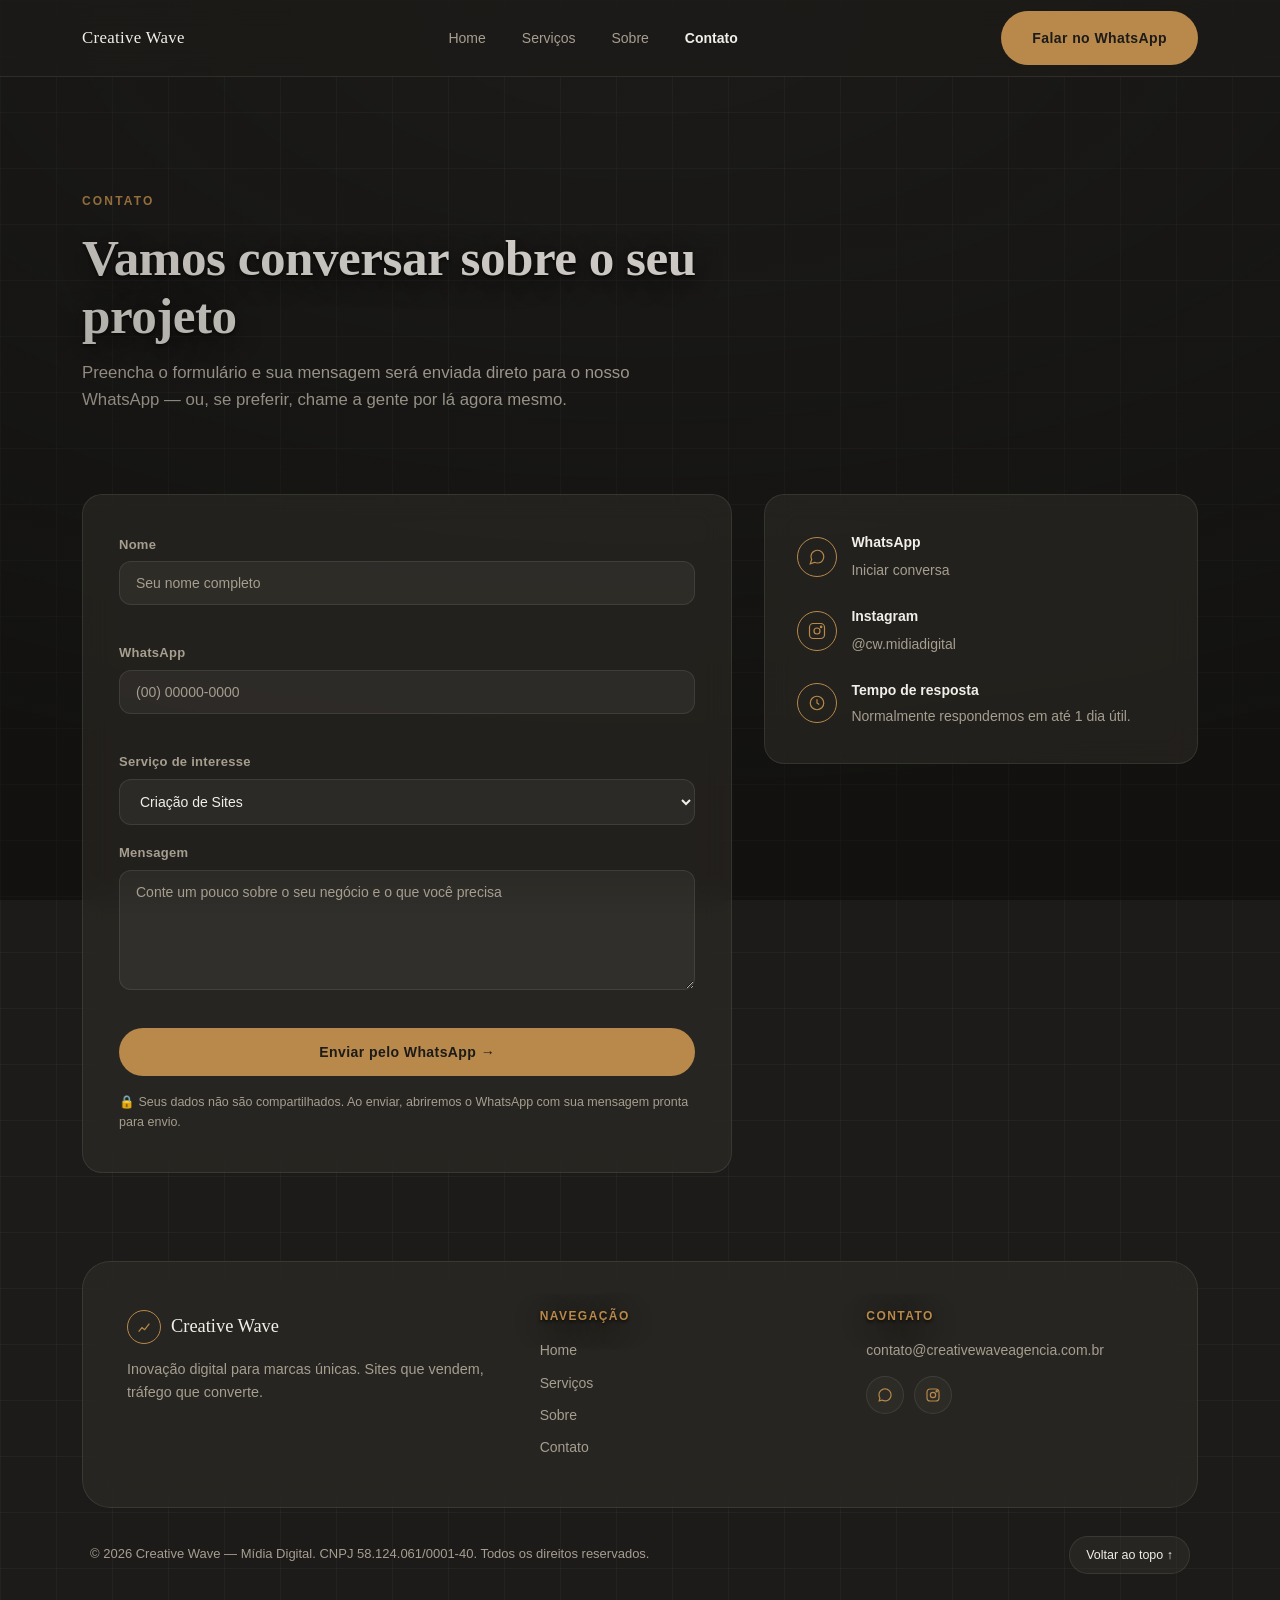
==== commit 44d4dd10: "Aplica o novo design charcoal/dourado às páginas Sobre e Contato Estende a identidade visual da nova" ====
--- a/contato.html
+++ b/contato.html
@@ -17,12 +17,11 @@
 <meta name="twitter:title" content="Contato — Creative Wave | Marketing Digital em Itajaí/SC">
 <meta name="twitter:description" content="Fale com a Creative Wave e comece seu projeto de branding, site ou tráfego pago.">
 <meta name="twitter:image" content="https://www.creativewaveagencia.com.br/assets/logo-transparent.png">
-<meta name="theme-color" content="#2B2A28">
+<meta name="theme-color" content="#1C1B19">
 <link rel="icon" href="assets/favicon.png">
 <link rel="preconnect" href="https://fonts.googleapis.com">
 <link rel="preconnect" href="https://fonts.gstatic.com" crossorigin>
 <link href="https://fonts.googleapis.com/css2?family=Playfair+Display:wght@600;700&family=Inter:wght@400;500;600;700&display=swap" rel="stylesheet">
-<link rel="stylesheet" href="styles.css">
 <script type="application/ld+json">
 {
   "@context": "https://schema.org",
@@ -59,142 +58,220 @@
 src="https://www.facebook.com/tr?id=1407680314600232&ev=PageView&noscript=1"
 /></noscript>
 <!-- End Meta Pixel Code -->
+<style>
+  :root {
+    --charcoal-deep: #1C1B19;
+    --charcoal: #2B2A28;
+    --charcoal-light: #37352F;
+    --gold: #B8894A;
+    --gold-light: #D9B475;
+    --offwhite: #F2EFE9;
+    --gray-text: #A69E8F;
+    --font-display: "Playfair Display", Georgia, serif;
+    --font-body: "Inter", -apple-system, sans-serif;
+    --glass-bg: rgba(55, 53, 47, .42);
+    --glass-border: rgba(242, 239, 233, .09);
+  }
+  * { box-sizing: border-box; }
+  body {
+    margin: 0; font-family: var(--font-body); background: var(--charcoal-deep); color: var(--offwhite); line-height: 1.6;
+    background-image:
+      linear-gradient(rgba(242,239,233,.035) 1px, transparent 1px),
+      linear-gradient(90deg, rgba(242,239,233,.035) 1px, transparent 1px);
+    background-size: 56px 56px;
+  }
+  a { color: inherit; text-decoration: none; }
+  a:hover { color: var(--gold-light); }
+  a:focus-visible, button:focus-visible, input:focus-visible, select:focus-visible, textarea:focus-visible { outline: 2px solid var(--gold-light); outline-offset: 2px; }
+  .wrap { max-width: 1180px; margin: 0 auto; padding: 0 32px; }
+  h1, h2, h3 { font-family: var(--font-display); font-weight: 700; color: var(--offwhite); line-height: 1.12; margin: 0; text-shadow: 0 2px 3px rgba(10,9,8,.9), 0 6px 24px rgba(10,9,8,.7); }
+  h4 { font-family: var(--font-body); font-size: 14px; font-weight: 600; color: var(--offwhite); margin: 0 0 4px; }
+  p { color: var(--gray-text); margin: 0; }
+  .eyebrow { display: inline-flex; align-items: center; gap: 10px; font-size: 12px; letter-spacing: .18em; text-transform: uppercase; color: var(--gold); font-weight: 600; }
+  .btn { display: inline-flex; align-items: center; gap: 10px; padding: 15px 30px; font-size: 14px; font-weight: 600; letter-spacing: .03em; border-radius: 999px; border: 1px solid transparent; cursor: pointer; white-space: nowrap; }
+  .btn-primary { background: var(--gold); color: var(--charcoal-deep); }
+  .glass { background: var(--glass-bg); backdrop-filter: blur(14px); -webkit-backdrop-filter: blur(14px); border: 1px solid var(--glass-border); border-radius: 20px; }
+  html { scroll-behavior: smooth; }
+
+  .field { display: flex; flex-direction: column; gap: 6px; margin-bottom: 18px; }
+  .field label { font-size: 13px; color: var(--gray-text); font-weight: 600; letter-spacing: .02em; }
+  input, select, textarea {
+    background: rgba(242,239,233,.05); border: 1px solid var(--glass-border); border-radius: 12px;
+    padding: 13px 16px; color: var(--offwhite); font-family: var(--font-body); font-size: 14px; width: 100%;
+  }
+  input::placeholder, textarea::placeholder { color: var(--gray-text); }
+  textarea { min-height: 120px; resize: vertical; }
+  select { appearance: auto; }
+  [aria-invalid="true"] { border-color: #D98F8F; }
+  .field-error { color: #D98F8F; font-size: 12.5px; min-height: 14px; margin: 0; }
+  .form-note { font-size: 12.5px; color: var(--gray-text); margin-top: 16px; }
+  .info-row { display: flex; align-items: center; gap: 14px; }
+  .info-row + .info-row { margin-top: 22px; }
+
+  @media (prefers-reduced-motion: reduce) {
+    html { scroll-behavior: auto; }
+  }
+  @media (max-width: 900px) {
+    .contact-grid { grid-template-columns: 1fr !important; }
+  }
+  @media (max-width: 640px) {
+    .wrap { padding: 0 20px; }
+    section, footer { padding: 56px 0 !important; }
+    header { padding: 90px 0 48px !important; }
+    .footer-grid { grid-template-columns: 1fr !important; }
+    .nav-links { display: none !important; }
+  }
+</style>
 </head>
 <body>
 
-<nav class="nav">
-  <div class="wrap">
-    <a href="index.html" class="nav-logo">
-      <img src="assets/logo-transparent.png" alt="Creative Wave" width="57" height="34">
-      <span>Creative Wave</span>
-    </a>
-    <ul class="nav-links">
-      <li><a href="index.html">Home</a></li>
-      <li><a href="servicos.html">Serviços</a></li>
-      <li><a href="sobre.html">Sobre</a></li>
-      <li><a href="contato.html" class="active">Contato</a></li>
-    </ul>
-    <div class="nav-cta">
-      <a href="https://wa.me/5547988211597?text=Ol%C3%A1!%20Vim%20pelo%20site%20da%20Creative%20Wave%20e%20quero%20saber%20mais." target="_blank" rel="noopener noreferrer" class="btn btn-primary">
-        <span class="btn-label">Fale no WhatsApp</span>
+<div id="top">
+
+  <div style="position: fixed; inset: 0; z-index: 0; pointer-events: none; background: radial-gradient(120% 90% at 50% 0%, rgba(10,9,8,0) 0%, rgba(10,9,8,.5) 100%);"></div>
+
+  <!-- NAV -->
+  <nav style="position: sticky; top: 0; z-index: 100; background: rgba(28,27,25,.75); backdrop-filter: blur(14px); -webkit-backdrop-filter: blur(14px); border-bottom: 1px solid var(--glass-border);">
+    <div class="wrap" style="display: flex; align-items: center; justify-content: space-between; height: 76px;">
+      <a href="index.html" style="display: flex; align-items: center; gap: 12px;">
+        <span style="font-family: var(--font-display); font-size: 1.05rem; letter-spacing: .02em; color: var(--offwhite);">Creative Wave</span>
       </a>
-      <button class="nav-toggle" aria-label="Abrir menu" aria-expanded="false">☰</button>
-    </div>
-  </div>
-</nav>
-
-<header class="page-header">
-  <div class="wrap">
-    <div class="eyebrow">Contato</div>
-    <h1>Vamos conversar sobre o seu projeto</h1>
-    <hr class="divider">
-    <p class="lead" style="max-width:560px">Preencha o formulário e sua mensagem será enviada direto para o nosso WhatsApp — ou, se preferir, chame a gente por lá agora mesmo.</p>
-  </div>
-</header>
-
-<section style="padding-top:20px">
-  <div class="wrap">
-    <div class="contact-grid">
-      <form id="contact-form" novalidate>
-        <div class="field">
-          <label for="name">Nome</label>
-          <input type="text" id="name" name="name" placeholder="Seu nome completo" required autocomplete="name" aria-describedby="name-error">
-          <p class="field-error" id="name-error" aria-live="polite"></p>
-        </div>
-        <div class="field">
-          <label for="phone">WhatsApp</label>
-          <input type="tel" id="phone" name="phone" placeholder="(00) 00000-0000" required autocomplete="tel" inputmode="tel" aria-describedby="phone-error">
-          <p class="field-error" id="phone-error" aria-live="polite"></p>
-        </div>
-        <div class="field">
-          <label for="service">Serviço de interesse</label>
-          <select id="service" name="service">
-            <option value="Criação de Sites">Criação de Sites</option>
-            <option value="Gestão de Tráfego">Gestão de Tráfego Pago</option>
-            <option value="Branding e Identidade Visual">Branding e Identidade Visual</option>
-            <option value="Google Meu Negócio">Google Meu Negócio</option>
-            <option value="E-mail Profissional">E-mail Profissional</option>
-            <option value="Funil de Vendas Completo">Funil de Vendas Completo</option>
-            <option value="Mais de um serviço">Mais de um serviço</option>
-            <option value="Ainda não sei">Ainda não sei</option>
-          </select>
-        </div>
-        <div class="field">
-          <label for="message">Mensagem</label>
-          <textarea id="message" name="message" placeholder="Conte um pouco sobre o seu negócio e o que você precisa" required aria-describedby="message-error"></textarea>
-          <p class="field-error" id="message-error" aria-live="polite"></p>
-        </div>
-        <button type="submit" class="btn btn-primary">Enviar pelo WhatsApp <span class="btn-arrow">→</span></button>
-        <p class="form-note" id="form-status" aria-live="polite">🔒 Seus dados não são compartilhados. Ao enviar, abriremos o WhatsApp com sua mensagem pronta para envio.</p>
-      </form>
-
-      <div class="contact-info-card">
-        <div class="info-row">
-          <div class="icon" style="border:1px solid var(--gold); border-radius:50%; display:flex; align-items:center; justify-content:center;">
-            <svg aria-hidden="true" width="18" height="18" viewBox="0 0 24 24" fill="none" stroke="#B8894A" stroke-width="1.6"><path d="M21 11.5a8.38 8.38 0 01-.9 3.8 8.5 8.5 0 01-7.6 4.7 8.38 8.38 0 01-3.8-.9L3 21l1.9-5.7a8.38 8.38 0 01-.9-3.8 8.5 8.5 0 014.7-7.6 8.38 8.38 0 013.8-.9h.5a8.48 8.48 0 018 8v.5z"/></svg>
-          </div>
-          <div>
-            <h4>WhatsApp</h4>
-            <a href="https://wa.me/5547988211597?text=Ol%C3%A1!%20Vim%20pelo%20site%20da%20Creative%20Wave%20e%20quero%20saber%20mais." target="_blank" rel="noopener noreferrer">Iniciar conversa</a>
-          </div>
-        </div>
-        <div class="info-row">
-          <div class="icon" style="border:1px solid var(--gold); border-radius:50%; display:flex; align-items:center; justify-content:center;">
-            <svg aria-hidden="true" width="18" height="18" viewBox="0 0 24 24" fill="none" stroke="#B8894A" stroke-width="1.6"><rect x="2" y="2" width="20" height="20" rx="5"/><circle cx="12" cy="12" r="4"/><circle cx="17.5" cy="6.5" r="1" fill="#B8894A"/></svg>
-          </div>
-          <div>
-            <h4>Instagram</h4>
-            <a href="https://instagram.com/cw.midiadigital" target="_blank" rel="noopener noreferrer">@cw.midiadigital</a>
-          </div>
-        </div>
-        <div class="info-row">
-          <div class="icon" style="border:1px solid var(--gold); border-radius:50%; display:flex; align-items:center; justify-content:center;">
-            <svg aria-hidden="true" width="18" height="18" viewBox="0 0 24 24" fill="none" stroke="#B8894A" stroke-width="1.6"><circle cx="12" cy="12" r="9"/><path d="M12 7v5l3 2"/></svg>
-          </div>
-          <div>
-            <h4>Tempo de resposta</h4>
-            <p>Normalmente respondemos em até 1 dia útil.</p>
+      <ul class="nav-links" style="display: flex; align-items: center; gap: 36px; list-style: none; margin: 0; padding: 0;">
+        <li><a href="index.html" style="font-size: 14px; color: var(--gray-text); font-weight: 500;">Home</a></li>
+        <li><a href="servicos.html" style="font-size: 14px; color: var(--gray-text); font-weight: 500;">Serviços</a></li>
+        <li><a href="sobre.html" style="font-size: 14px; color: var(--gray-text); font-weight: 500;">Sobre</a></li>
+        <li><a href="contato.html" style="font-size: 14px; color: var(--offwhite); font-weight: 600;">Contato</a></li>
+      </ul>
+      <a class="btn btn-primary" href="https://wa.me/5547988211597?text=Ol%C3%A1!%20Vim%20pelo%20site%20da%20Creative%20Wave%20e%20quero%20saber%20mais." target="_blank" rel="noopener noreferrer">Falar no WhatsApp</a>
+    </div>
+  </nav>
+
+  <!-- HERO -->
+  <header style="padding: 110px 0 60px;">
+    <div class="wrap">
+      <div class="eyebrow" style="margin-bottom: 18px;">Contato</div>
+      <h1 style="font-size: clamp(2.1rem, 4.2vw, 3.2rem); letter-spacing: -.01em; margin-bottom: 16px; max-width: 640px;">Vamos conversar sobre o seu projeto</h1>
+      <p style="font-size: 1.05rem; color: #C7C0B2; max-width: 560px;">Preencha o formulário e sua mensagem será enviada direto para o nosso WhatsApp — ou, se preferir, chame a gente por lá agora mesmo.</p>
+    </div>
+  </header>
+
+  <main>
+  <section style="padding: 20px 0 88px;">
+    <div class="wrap">
+      <div class="contact-grid" style="display: grid; grid-template-columns: 1.2fr .8fr; gap: 32px; align-items: start;">
+        <form id="contact-form" novalidate class="glass" style="padding: 40px 36px;">
+          <div class="field">
+            <label for="name">Nome</label>
+            <input type="text" id="name" name="name" placeholder="Seu nome completo" required autocomplete="name" aria-describedby="name-error">
+            <p class="field-error" id="name-error" aria-live="polite"></p>
+          </div>
+          <div class="field">
+            <label for="phone">WhatsApp</label>
+            <input type="tel" id="phone" name="phone" placeholder="(00) 00000-0000" required autocomplete="tel" inputmode="tel" aria-describedby="phone-error">
+            <p class="field-error" id="phone-error" aria-live="polite"></p>
+          </div>
+          <div class="field">
+            <label for="service">Serviço de interesse</label>
+            <select id="service" name="service">
+              <option value="Criação de Sites">Criação de Sites</option>
+              <option value="Gestão de Tráfego">Gestão de Tráfego Pago</option>
+              <option value="Branding e Identidade Visual">Branding e Identidade Visual</option>
+              <option value="Google Meu Negócio">Google Meu Negócio</option>
+              <option value="E-mail Profissional">E-mail Profissional</option>
+              <option value="Funil de Vendas Completo">Funil de Vendas Completo</option>
+              <option value="Mais de um serviço">Mais de um serviço</option>
+              <option value="Ainda não sei">Ainda não sei</option>
+            </select>
+          </div>
+          <div class="field">
+            <label for="message">Mensagem</label>
+            <textarea id="message" name="message" placeholder="Conte um pouco sobre o seu negócio e o que você precisa" required aria-describedby="message-error"></textarea>
+            <p class="field-error" id="message-error" aria-live="polite"></p>
+          </div>
+          <button type="submit" class="btn btn-primary" style="width: 100%; justify-content: center;">Enviar pelo WhatsApp →</button>
+          <p class="form-note" id="form-status" aria-live="polite">🔒 Seus dados não são compartilhados. Ao enviar, abriremos o WhatsApp com sua mensagem pronta para envio.</p>
+        </form>
+
+        <div class="glass" style="padding: 36px 32px;">
+          <div class="info-row">
+            <div style="width: 40px; height: 40px; border: 1px solid var(--gold); border-radius: 50%; display: flex; align-items: center; justify-content: center; flex-shrink: 0;">
+              <svg aria-hidden="true" width="18" height="18" viewBox="0 0 24 24" fill="none" stroke="var(--gold)" stroke-width="1.6"><path d="M21 11.5a8.38 8.38 0 01-.9 3.8 8.5 8.5 0 01-7.6 4.7 8.38 8.38 0 01-3.8-.9L3 21l1.9-5.7a8.38 8.38 0 01-.9-3.8 8.5 8.5 0 014.7-7.6 8.38 8.38 0 013.8-.9h.5a8.48 8.48 0 018 8v.5z"/></svg>
+            </div>
+            <div>
+              <h4>WhatsApp</h4>
+              <a href="https://wa.me/5547988211597?text=Ol%C3%A1!%20Vim%20pelo%20site%20da%20Creative%20Wave%20e%20quero%20saber%20mais." target="_blank" rel="noopener noreferrer" style="font-size: 14px; color: var(--gray-text);">Iniciar conversa</a>
+            </div>
+          </div>
+          <div class="info-row">
+            <div style="width: 40px; height: 40px; border: 1px solid var(--gold); border-radius: 50%; display: flex; align-items: center; justify-content: center; flex-shrink: 0;">
+              <svg aria-hidden="true" width="18" height="18" viewBox="0 0 24 24" fill="none" stroke="var(--gold)" stroke-width="1.6"><rect x="2" y="2" width="20" height="20" rx="5"/><circle cx="12" cy="12" r="4"/><circle cx="17.5" cy="6.5" r="1" fill="var(--gold)"/></svg>
+            </div>
+            <div>
+              <h4>Instagram</h4>
+              <a href="https://instagram.com/cw.midiadigital" target="_blank" rel="noopener noreferrer" style="font-size: 14px; color: var(--gray-text);">@cw.midiadigital</a>
+            </div>
+          </div>
+          <div class="info-row">
+            <div style="width: 40px; height: 40px; border: 1px solid var(--gold); border-radius: 50%; display: flex; align-items: center; justify-content: center; flex-shrink: 0;">
+              <svg aria-hidden="true" width="18" height="18" viewBox="0 0 24 24" fill="none" stroke="var(--gold)" stroke-width="1.6"><circle cx="12" cy="12" r="9"/><path d="M12 7v5l3 2"/></svg>
+            </div>
+            <div>
+              <h4>Tempo de resposta</h4>
+              <p style="font-size: 14px;">Normalmente respondemos em até 1 dia útil.</p>
+            </div>
           </div>
         </div>
       </div>
     </div>
-  </div>
-</section>
-
-<footer>
-  <div class="wrap">
-    <div class="footer-top">
-      <div class="footer-brand">
-        <img src="assets/logo-transparent.png" alt="Creative Wave" width="50" height="30">
-        <span>Creative Wave</span>
-      </div>
-      <div class="footer-links">
-        <div class="footer-col">
-          <h4>Navegação</h4>
-          <a href="index.html">Home</a>
-          <a href="servicos.html">Serviços</a>
-          <a href="sobre.html">Sobre</a>
-          <a href="contato.html">Contato</a>
-        </div>
-        <div class="footer-col">
-          <h4>Contato</h4>
-          <a href="https://wa.me/5547988211597?text=Ol%C3%A1!%20Vim%20pelo%20site%20da%20Creative%20Wave%20e%20quero%20saber%20mais." target="_blank" rel="noopener noreferrer">WhatsApp</a>
-          <a href="mailto:contato@creativewaveagencia.com.br">contato@creativewaveagencia.com.br</a>
-          <a href="https://instagram.com/cw.midiadigital" target="_blank" rel="noopener noreferrer">@cw.midiadigital</a>
+  </section>
+  </main>
+
+  <!-- FOOTER -->
+  <footer style="padding: 0 0 32px;">
+    <div class="wrap">
+      <div class="glass" style="padding: 48px 44px; border-radius: 28px; margin-bottom: 28px;">
+        <div class="footer-grid" style="display: grid; grid-template-columns: 1.3fr 1fr 1fr; gap: 40px;">
+          <div>
+            <div style="display: flex; align-items: center; gap: 10px; margin-bottom: 14px;">
+              <div style="width: 34px; height: 34px; border: 1px solid var(--gold); border-radius: 50%; display: flex; align-items: center; justify-content: center; flex-shrink: 0;">
+                <svg aria-hidden="true" width="16" height="16" viewBox="0 0 24 24" fill="none" stroke="var(--gold)" stroke-width="1.8"><path d="M4 19l5-6 4 3 7-9"></path></svg>
+              </div>
+              <span style="font-family: var(--font-display); font-size: 1.15rem;">Creative Wave</span>
+            </div>
+            <p style="font-size: .9rem; max-width: 26rem;">Inovação digital para marcas únicas. Sites que vendem, tráfego que converte.</p>
+          </div>
+          <div>
+            <h3 style="font-family: var(--font-body); font-size: 12px; letter-spacing: .12em; text-transform: uppercase; color: var(--gold); margin-bottom: 16px; font-weight: 600;">Navegação</h3>
+            <div style="display: flex; flex-direction: column; gap: 10px;">
+              <a href="index.html" style="font-size: 14px; color: var(--gray-text);">Home</a>
+              <a href="servicos.html" style="font-size: 14px; color: var(--gray-text);">Serviços</a>
+              <a href="sobre.html" style="font-size: 14px; color: var(--gray-text);">Sobre</a>
+              <a href="contato.html" style="font-size: 14px; color: var(--gray-text);">Contato</a>
+            </div>
+          </div>
+          <div>
+            <h3 style="font-family: var(--font-body); font-size: 12px; letter-spacing: .12em; text-transform: uppercase; color: var(--gold); margin-bottom: 16px; font-weight: 600;">Contato</h3>
+            <div style="display: flex; flex-direction: column; gap: 14px;">
+              <a href="mailto:contato@creativewaveagencia.com.br" style="font-size: 14px; color: var(--gray-text);">contato@creativewaveagencia.com.br</a>
+              <div style="display: flex; gap: 10px;">
+                <a href="https://wa.me/5547988211597?text=Ol%C3%A1!%20Vim%20pelo%20site%20da%20Creative%20Wave%20e%20quero%20saber%20mais." target="_blank" rel="noopener noreferrer" aria-label="WhatsApp" style="width: 38px; height: 38px; border-radius: 50%; background: var(--glass-bg); border: 1px solid var(--glass-border); display: flex; align-items: center; justify-content: center;">
+                  <svg aria-hidden="true" width="16" height="16" viewBox="0 0 24 24" fill="var(--gold)"><path d="M12.04 2C6.58 2 2.13 6.45 2.13 11.91c0 1.75.46 3.39 1.26 4.81L2 22l5.42-1.42a9.87 9.87 0 004.62 1.18h.01c5.46 0 9.91-4.45 9.91-9.91C21.96 6.45 17.5 2 12.04 2zm0 18.02h-.01a8.1 8.1 0 01-4.14-1.13l-.3-.18-3.08.81.82-3-.2-.31a8.11 8.11 0 01-1.24-4.3c0-4.49 3.66-8.15 8.16-8.15 4.49 0 8.14 3.66 8.14 8.15 0 4.5-3.65 8.11-8.15 8.11z"></path></svg>
+                </a>
+                <a href="https://instagram.com/cw.midiadigital" target="_blank" rel="noopener noreferrer" aria-label="Instagram" style="width: 38px; height: 38px; border-radius: 50%; background: var(--glass-bg); border: 1px solid var(--glass-border); display: flex; align-items: center; justify-content: center;">
+                  <svg aria-hidden="true" width="16" height="16" viewBox="0 0 24 24" fill="none" stroke="var(--gold)" stroke-width="1.8"><rect x="3" y="3" width="18" height="18" rx="5"></rect><circle cx="12" cy="12" r="4"></circle><circle cx="17.5" cy="6.5" r="1" fill="var(--gold)"></circle></svg>
+                </a>
+              </div>
+            </div>
+          </div>
         </div>
       </div>
-    </div>
-    <div class="footer-bottom">
-      <span>© 2026 Creative Wave — Mídia Digital. CNPJ 58.124.061/0001-40. Todos os direitos reservados.</span>
-      <span>Sites que vendem. Tráfego que converte.</span>
-    </div>
-  </div>
-</footer>
-
-<a href="https://wa.me/5547988211597?text=Ol%C3%A1!%20Vim%20pelo%20site%20da%20Creative%20Wave%20e%20quero%20saber%20mais." target="_blank" rel="noopener noreferrer" class="wa-float" aria-label="Falar no WhatsApp">
-  <svg aria-hidden="true" width="20" height="20" viewBox="0 0 24 24" fill="currentColor"><path d="M12.04 2C6.58 2 2.13 6.45 2.13 11.91c0 1.75.46 3.39 1.26 4.81L2 22l5.42-1.42a9.87 9.87 0 004.62 1.18h.01c5.46 0 9.91-4.45 9.91-9.91C21.96 6.45 17.5 2 12.04 2zm0 18.02h-.01a8.1 8.1 0 01-4.14-1.13l-.3-.18-3.08.81.82-3-.2-.31a8.11 8.11 0 01-1.24-4.3c0-4.49 3.66-8.15 8.16-8.15 4.49 0 8.14 3.66 8.14 8.15 0 4.5-3.65 8.11-8.15 8.11zm4.47-6.1c-.24-.12-1.44-.71-1.67-.79-.22-.08-.38-.12-.55.12-.16.24-.63.79-.77.95-.14.16-.28.18-.52.06-.24-.12-1.01-.37-1.92-1.18-.71-.63-1.19-1.42-1.33-1.66-.14-.24-.01-.37.11-.49.11-.11.24-.28.36-.42.12-.14.16-.24.24-.4.08-.16.04-.3-.02-.42-.06-.12-.55-1.32-.75-1.81-.2-.48-.4-.41-.55-.42-.14-.01-.3-.01-.46-.01-.16 0-.42.06-.64.3-.22.24-.84.82-.84 2s.86 2.32.98 2.48c.12.16 1.7 2.6 4.12 3.64.58.25 1.03.4 1.38.51.58.18 1.11.16 1.53.1.47-.07 1.44-.59 1.64-1.15.2-.57.2-1.05.14-1.15-.06-.1-.22-.16-.46-.28z"/></svg>
-  <span>Falar no WhatsApp</span>
-</a>
+      <div style="display: flex; justify-content: space-between; align-items: center; flex-wrap: wrap; gap: 16px; font-size: 13px; color: var(--gray-text); padding: 0 8px;">
+        <span>© 2026 Creative Wave — Mídia Digital. CNPJ 58.124.061/0001-40. Todos os direitos reservados.</span>
+        <a href="#top" style="display: inline-flex; align-items: center; gap: 6px; padding: 8px 16px; border-radius: 999px; border: 1px solid var(--glass-border); background: var(--glass-bg); font-size: 12.5px; color: var(--offwhite);">Voltar ao topo ↑</a>
+      </div>
+    </div>
+  </footer>
+
+</div>
 
 <script src="script.js"></script>
 </body>
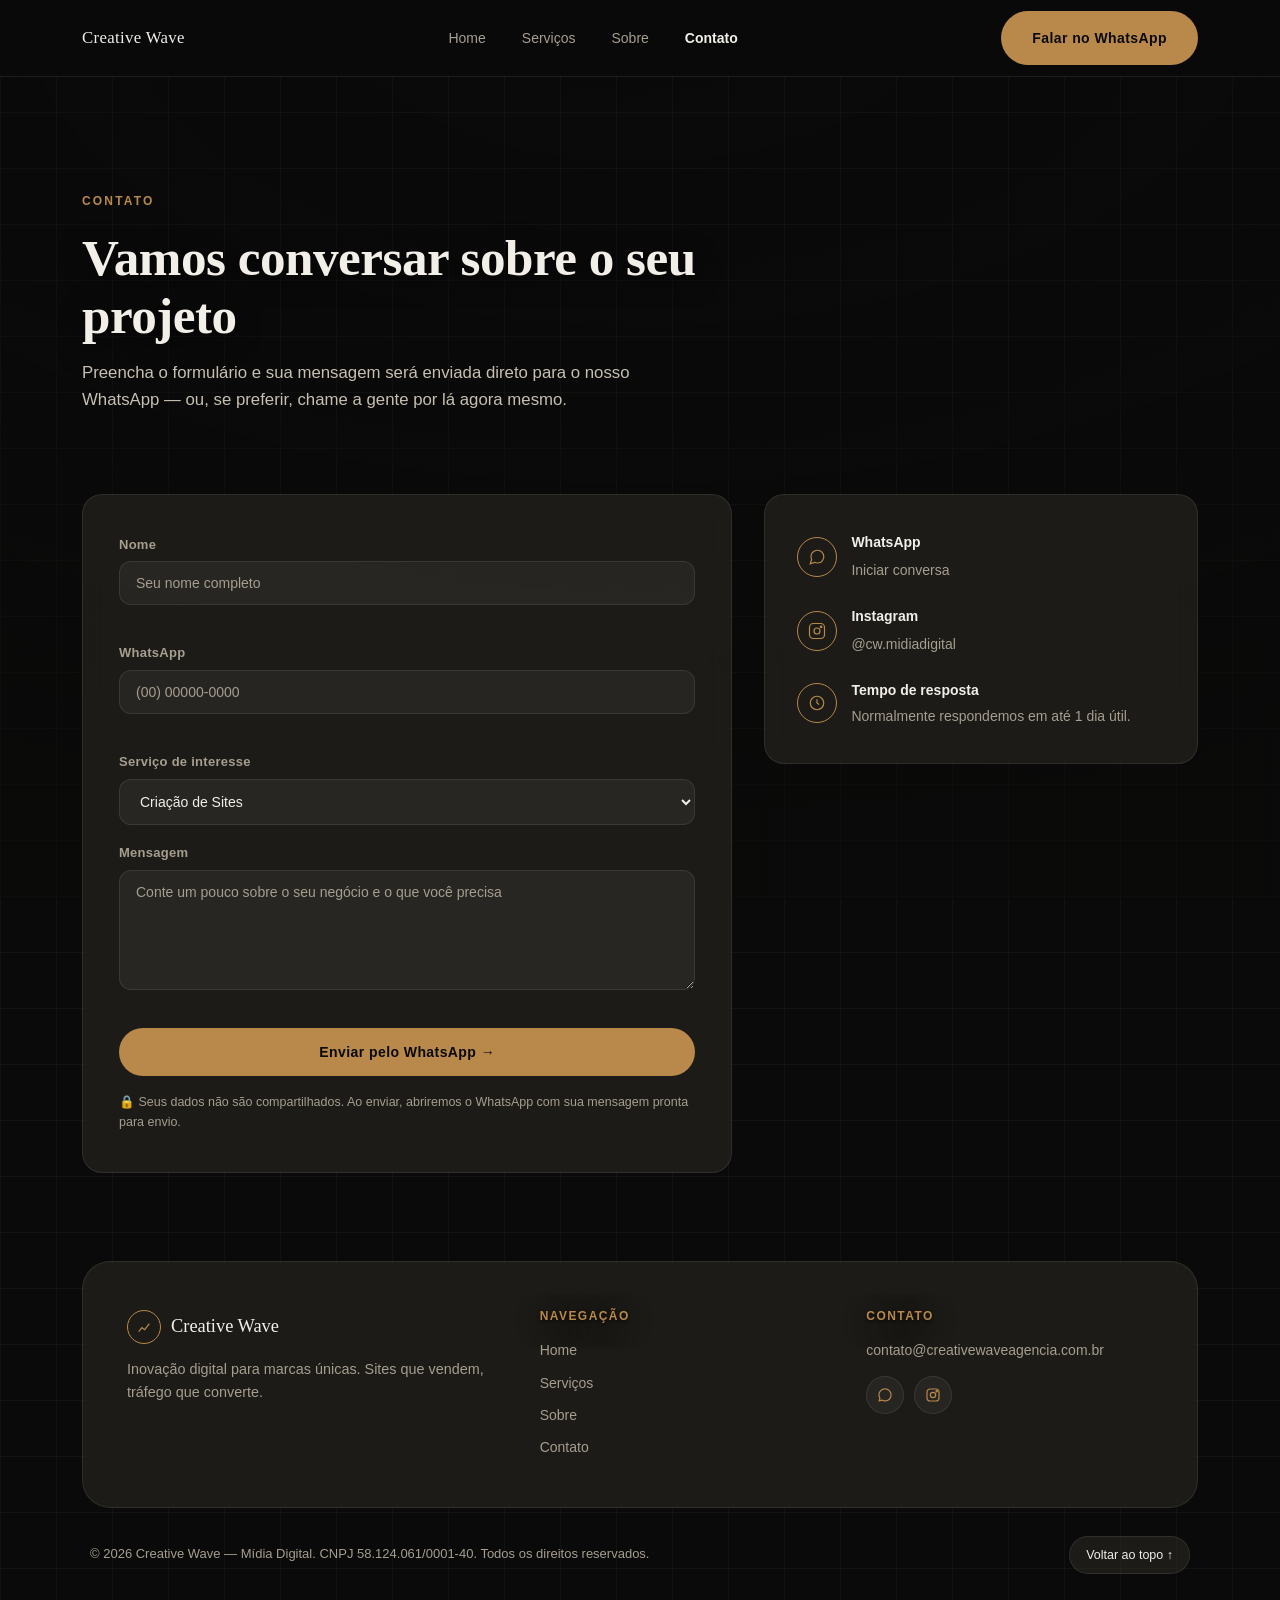
==== commit 759ddeeb: "Fundo preto puro + efeito vaga-lume dourado nas 4 páginas Ajusta --charcoal-deep para #0A0A0A (tom e" ====
--- a/contato.html
+++ b/contato.html
@@ -17,7 +17,7 @@
 <meta name="twitter:title" content="Contato — Creative Wave | Marketing Digital em Itajaí/SC">
 <meta name="twitter:description" content="Fale com a Creative Wave e comece seu projeto de branding, site ou tráfego pago.">
 <meta name="twitter:image" content="https://www.creativewaveagencia.com.br/assets/logo-transparent.png">
-<meta name="theme-color" content="#1C1B19">
+<meta name="theme-color" content="#0A0A0A">
 <link rel="icon" href="assets/favicon.png">
 <link rel="preconnect" href="https://fonts.googleapis.com">
 <link rel="preconnect" href="https://fonts.gstatic.com" crossorigin>
@@ -60,7 +60,7 @@
 <!-- End Meta Pixel Code -->
 <style>
   :root {
-    --charcoal-deep: #1C1B19;
+    --charcoal-deep: #0A0A0A;
     --charcoal: #2B2A28;
     --charcoal-light: #37352F;
     --gold: #B8894A;
@@ -93,6 +93,32 @@
   .glass { background: var(--glass-bg); backdrop-filter: blur(14px); -webkit-backdrop-filter: blur(14px); border: 1px solid var(--glass-border); border-radius: 20px; }
   html { scroll-behavior: smooth; }
 
+  .fireflies { position: absolute; inset: 0; overflow: hidden; pointer-events: none; z-index: 1; }
+  .firefly {
+    position: absolute;
+    width: var(--size, 5px); height: var(--size, 5px);
+    border-radius: 50%;
+    background: radial-gradient(circle, var(--gold-light) 0%, var(--gold) 45%, transparent 75%);
+    box-shadow: 0 0 10px 3px rgba(184,137,74,.55), 0 0 22px 8px rgba(184,137,74,.22);
+    opacity: 0;
+    animation: firefly-drift var(--dur, 10s) ease-in-out infinite, firefly-flicker calc(var(--dur, 10s) * .4) ease-in-out infinite;
+    animation-delay: var(--delay, 0s);
+  }
+  @keyframes firefly-drift {
+    0% { transform: translate(0, 0); }
+    25% { transform: translate(calc(var(--dx, 30px) * .4), calc(var(--dy, -40px) * .6)); }
+    50% { transform: translate(var(--dx, 30px), var(--dy, -40px)); }
+    75% { transform: translate(calc(var(--dx, 30px) * .6), calc(var(--dy, -40px) * .3)); }
+    100% { transform: translate(0, 0); }
+  }
+  @keyframes firefly-flicker {
+    0%, 100% { opacity: .15; }
+    50% { opacity: .9; }
+  }
+  @media (prefers-reduced-motion: reduce) {
+    .firefly { animation: none; opacity: .5; }
+  }
+
   .field { display: flex; flex-direction: column; gap: 6px; margin-bottom: 18px; }
   .field label { font-size: 13px; color: var(--gray-text); font-weight: 600; letter-spacing: .02em; }
   input, select, textarea {
@@ -130,7 +156,7 @@
   <div style="position: fixed; inset: 0; z-index: 0; pointer-events: none; background: radial-gradient(120% 90% at 50% 0%, rgba(10,9,8,0) 0%, rgba(10,9,8,.5) 100%);"></div>
 
   <!-- NAV -->
-  <nav style="position: sticky; top: 0; z-index: 100; background: rgba(28,27,25,.75); backdrop-filter: blur(14px); -webkit-backdrop-filter: blur(14px); border-bottom: 1px solid var(--glass-border);">
+  <nav style="position: sticky; top: 0; z-index: 100; background: rgba(10,10,10,.75); backdrop-filter: blur(14px); -webkit-backdrop-filter: blur(14px); border-bottom: 1px solid var(--glass-border);">
     <div class="wrap" style="display: flex; align-items: center; justify-content: space-between; height: 76px;">
       <a href="index.html" style="display: flex; align-items: center; gap: 12px;">
         <span style="font-family: var(--font-display); font-size: 1.05rem; letter-spacing: .02em; color: var(--offwhite);">Creative Wave</span>
@@ -146,7 +172,8 @@
   </nav>
 
   <!-- HERO -->
-  <header style="padding: 110px 0 60px;">
+  <header style="padding: 110px 0 60px; position: relative; overflow: hidden;">
+    <div class="fireflies" id="fireflies-hero" aria-hidden="true"></div>
     <div class="wrap">
       <div class="eyebrow" style="margin-bottom: 18px;">Contato</div>
       <h1 style="font-size: clamp(2.1rem, 4.2vw, 3.2rem); letter-spacing: -.01em; margin-bottom: 16px; max-width: 640px;">Vamos conversar sobre o seu projeto</h1>
@@ -274,5 +301,31 @@
 </div>
 
 <script src="script.js"></script>
+<script>
+  (function () {
+    function spawnFireflies(id, count) {
+      var el = document.getElementById(id);
+      if (!el) return;
+      for (var i = 0; i < count; i += 1) {
+        var f = document.createElement("div");
+        f.className = "firefly";
+        var size = 3 + Math.random() * 5;
+        var dur = 7 + Math.random() * 8;
+        var delay = Math.random() * -dur;
+        var dx = (Math.random() - 0.5) * 90;
+        var dy = -(30 + Math.random() * 70);
+        f.style.setProperty("--size", size.toFixed(1) + "px");
+        f.style.setProperty("--dur", dur.toFixed(1) + "s");
+        f.style.setProperty("--delay", delay.toFixed(1) + "s");
+        f.style.setProperty("--dx", dx.toFixed(0) + "px");
+        f.style.setProperty("--dy", dy.toFixed(0) + "px");
+        f.style.left = (Math.random() * 100) + "%";
+        f.style.top = (Math.random() * 100) + "%";
+        el.appendChild(f);
+      }
+    }
+    spawnFireflies("fireflies-hero", 9);
+  })();
+</script>
 </body>
 </html>
